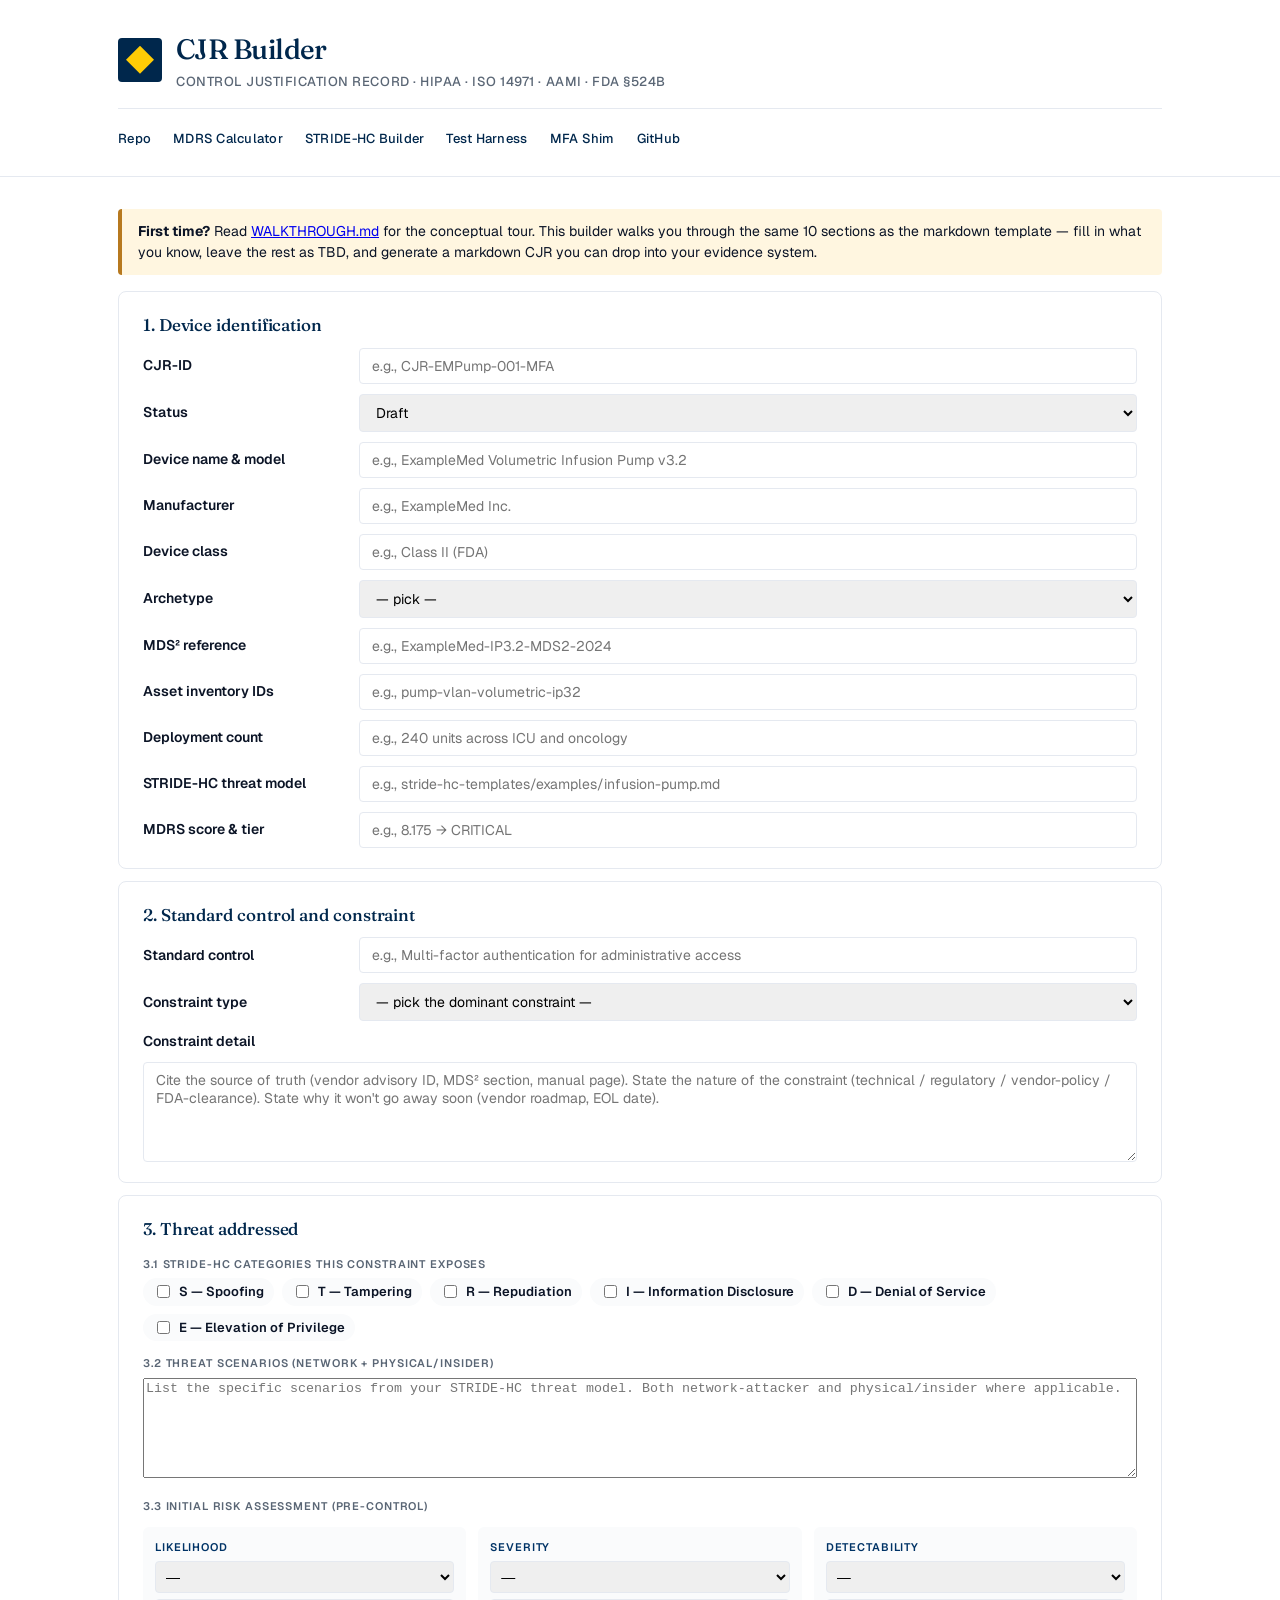
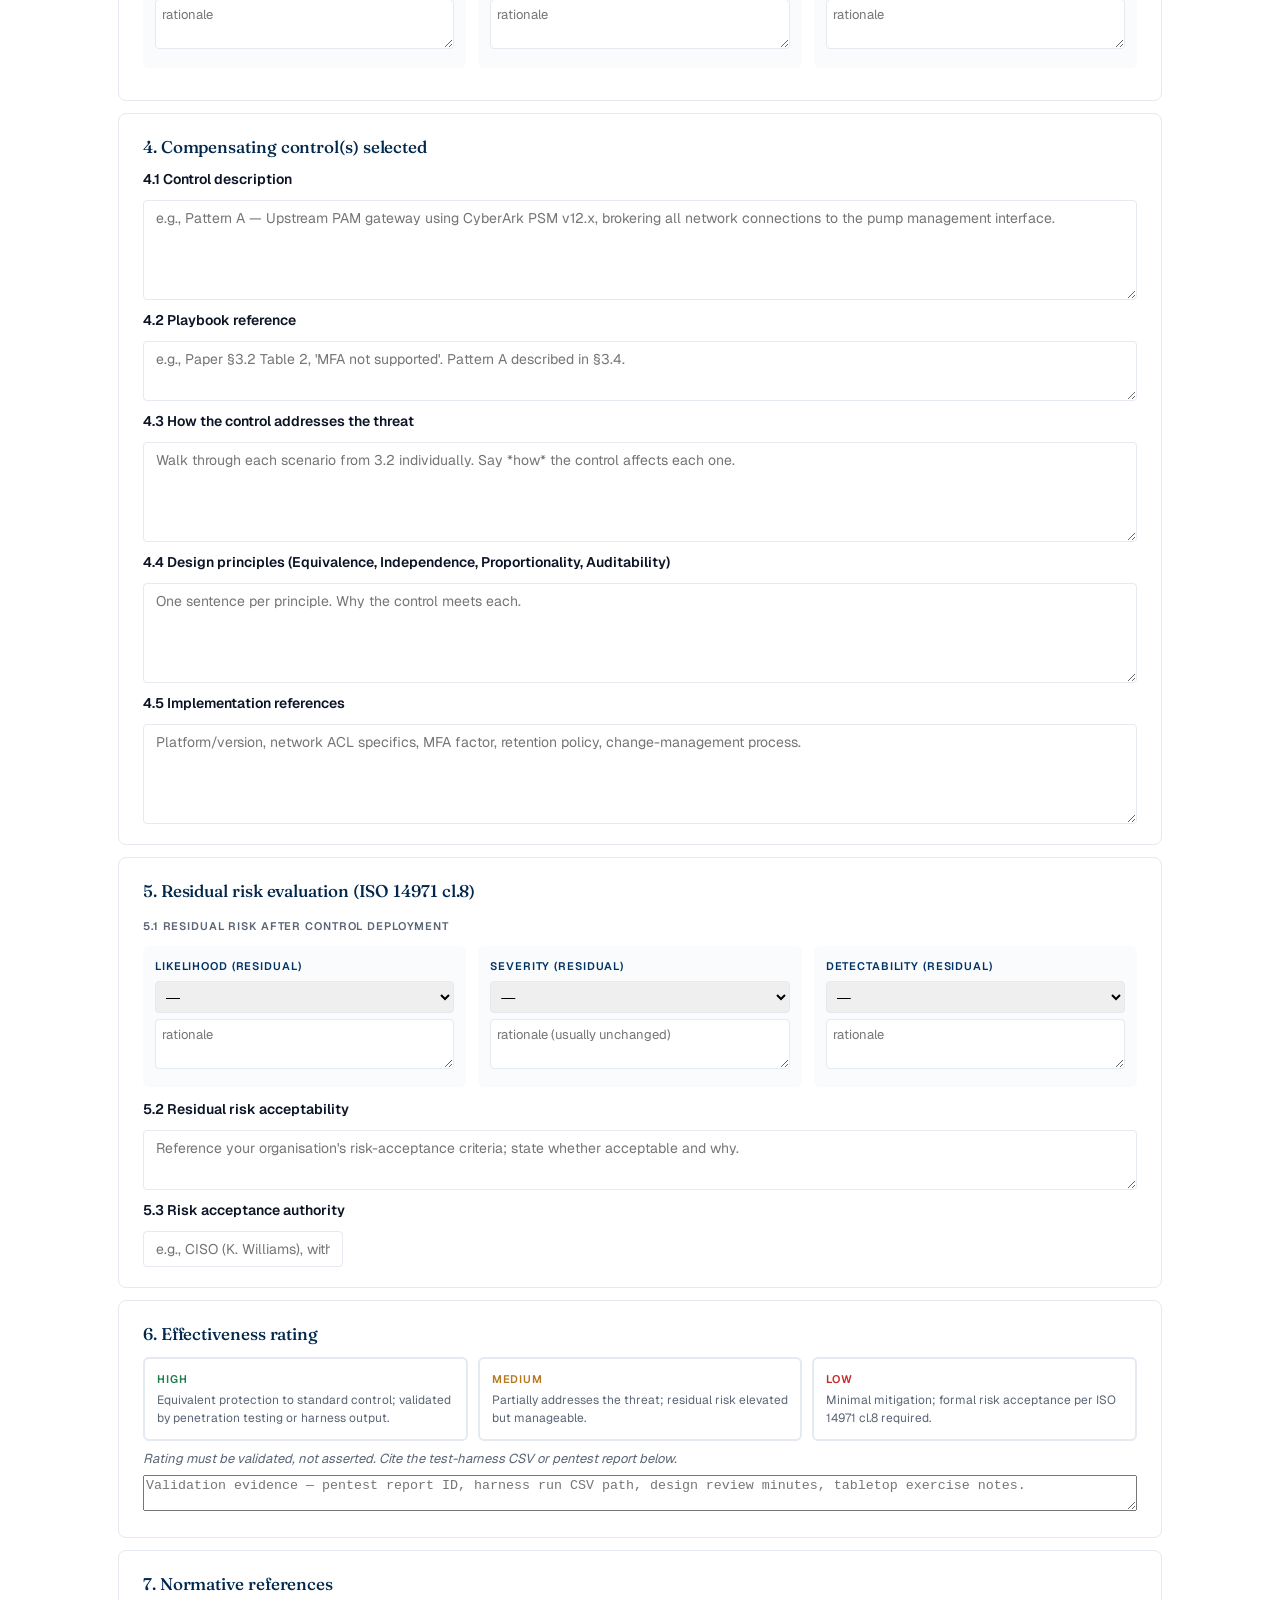
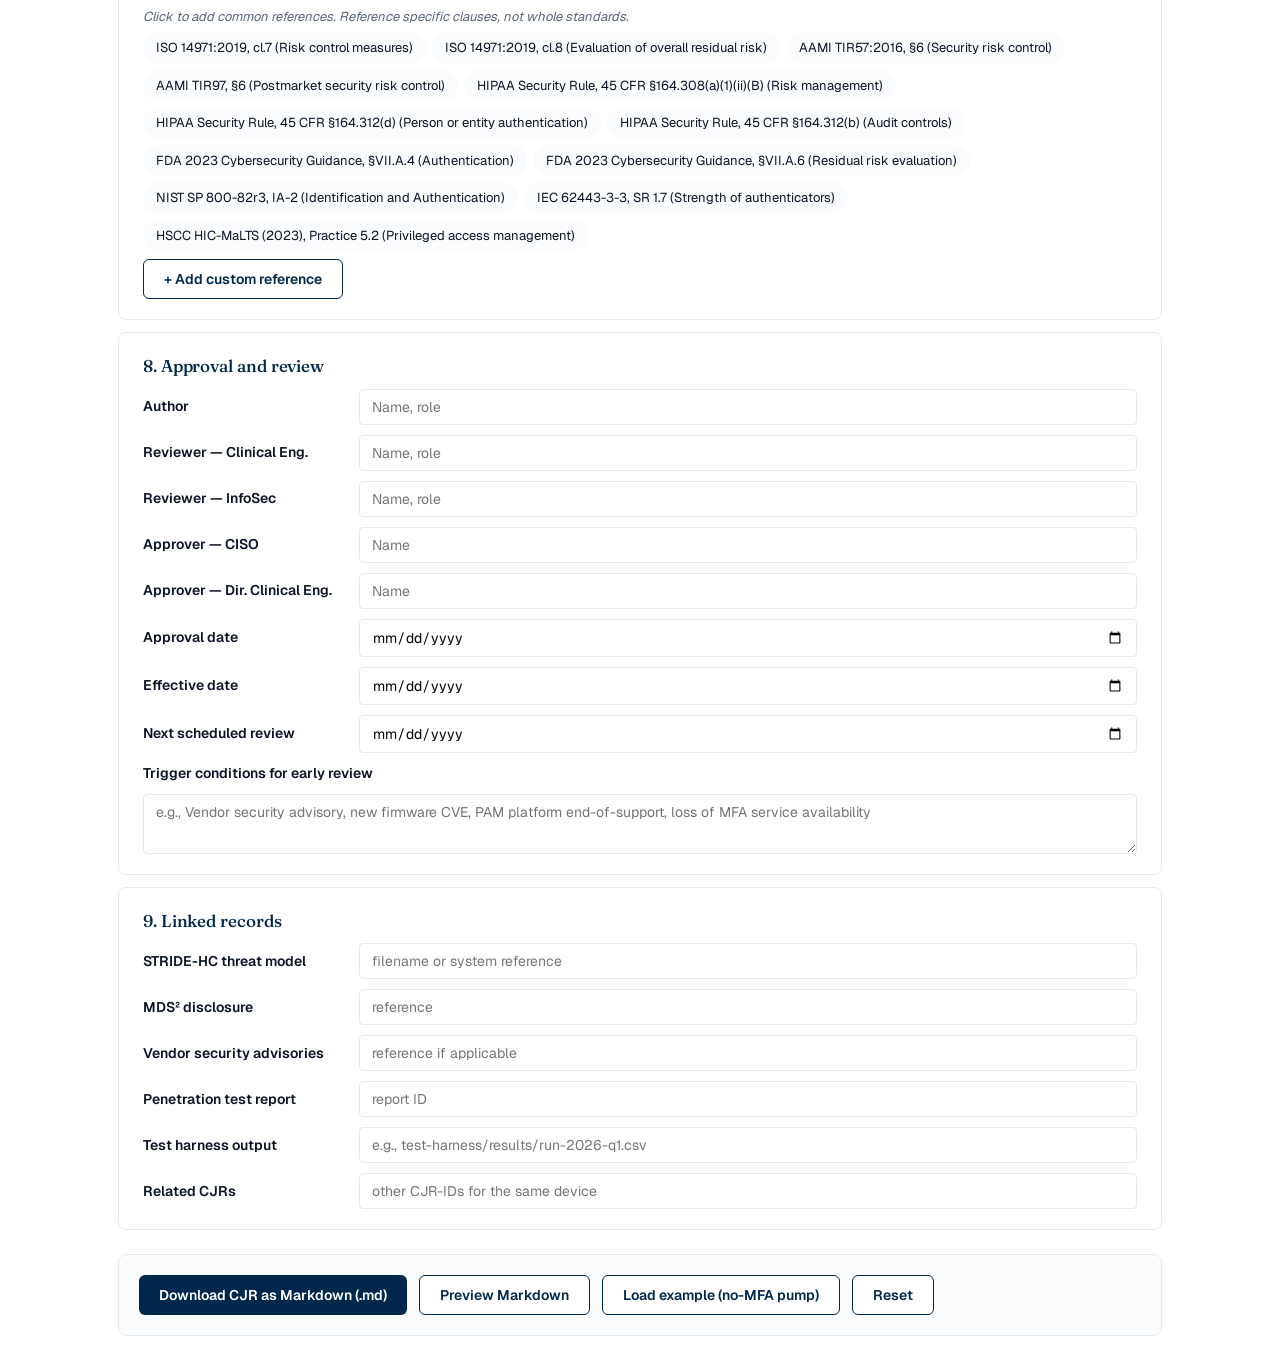
==== cjr-templates/index.html @ 702bb97c "Add Michigan Blue + Maize diamond favicon to all five live pages" ====
<!DOCTYPE html>
<html lang="en">
<head>
<meta charset="UTF-8">
<title>CJR Builder — Control Justification Record</title>
<meta name="viewport" content="width=device-width, initial-scale=1.0">
<link rel="icon" type="image/svg+xml" href="../favicon.svg">
<link rel="preconnect" href="https://fonts.googleapis.com">
<link rel="preconnect" href="https://fonts.gstatic.com" crossorigin>
<link href="https://fonts.googleapis.com/css2?family=Fraunces:opsz,wght@9..144,400;9..144,500;9..144,600;9..144,700&family=Geist:wght@300;400;500;600;700&family=JetBrains+Mono:wght@400;500;600&display=swap" rel="stylesheet">
<style>
* { box-sizing: border-box; }
:root {
  --blue: #00274C; --blue-700: #003366;
  --maize: #FFCB05; --maize-soft: #FFF4CC;
  --ink: #0B1426; --muted: #5A6675; --line: #E5E9F0;
  --bg: #FFFFFF; --bg-soft: #FAFBFC;
  --good: #1E7E4C; --good-soft: #E6F4EC;
  --bad: #C42B2B; --bad-soft: #FBEAEA;
  --warn: #B7791F; --warn-soft: #FFF6E0;
  --primary: var(--blue); --primary-light: var(--blue-700); --accent: var(--maize);
  --text: var(--ink); --text-muted: var(--muted); --border: var(--line);
  --bg-alt: var(--bg-soft); --bg-section: var(--bg);
  --chip-bg: var(--bg-soft); --chip-active: var(--blue); --chip-active-text: #ffffff;
  --warning-bg: var(--warn-soft); --warning-border: var(--warn);
  --success: var(--good); --danger: var(--bad);
}
html, body { margin: 0; background: var(--bg); color: var(--ink); }
body { font-family: 'Geist', system-ui, -apple-system, sans-serif; font-size: 15px; line-height: 1.5; -webkit-font-smoothing: antialiased; -moz-osx-font-smoothing: grayscale; }
.container { max-width: 1100px; margin: 0 auto; padding: 0 28px; }
header { background: var(--bg); border-bottom: 1px solid var(--line); color: var(--ink); padding: 28px 0 22px; margin-bottom: 32px; }
.brand-mark { display: flex; align-items: center; gap: 14px; margin-bottom: 16px; }
.brand-mark .logo { width: 44px; height: 44px; border-radius: 4px; background: var(--blue); position: relative; flex-shrink: 0; }
.brand-mark .logo::after { content: ""; position: absolute; inset: 8px; background: var(--maize); clip-path: polygon(50% 0, 100% 50%, 50% 100%, 0 50%); }
.brand-mark .meta { display: flex; flex-direction: column; gap: 2px; }
header h1 { margin: 0; font-family: 'Fraunces', Georgia, serif; font-size: 28px; font-weight: 500; letter-spacing: -0.02em; color: var(--blue); }
header .subtitle { margin: 0; color: var(--muted); font-size: 13px; letter-spacing: 0.04em; text-transform: uppercase; font-weight: 500; }
header nav { display: flex; gap: 22px; flex-wrap: wrap; padding-top: 16px; border-top: 1px solid var(--line); }
header nav a { color: var(--blue); text-decoration: none; font-size: 13px; font-weight: 500; letter-spacing: 0.02em; padding: 4px 0; border-bottom: 2px solid transparent; transition: border-color 0.15s; }
header nav a:hover { border-bottom-color: var(--maize); }
main { padding-bottom: 64px; }
section { margin-bottom: 24px; }
h2 { font-family: 'Fraunces', Georgia, serif; font-size: 22px; font-weight: 500; letter-spacing: -0.01em; margin: 0 0 14px; color: var(--blue); }
h3 { font-family: 'Fraunces', Georgia, serif; font-size: 17px; font-weight: 500; letter-spacing: -0.005em; margin: 18px 0 10px; color: var(--blue); }
h4 { font-family: 'Geist', system-ui, sans-serif; font-size: 11px; font-weight: 600; letter-spacing: 0.08em; text-transform: uppercase; margin: 14px 0 6px; color: var(--muted); }
p { margin: 0 0 12px; }
.card { background: var(--bg-section); border: 1px solid var(--border); border-radius: 8px; padding: 20px 24px; margin-bottom: 16px; }
.section-card { background: white; border: 1px solid var(--border); border-radius: 8px; padding: 20px 24px; margin-bottom: 12px; }
.section-card h3 { margin-top: 0; }
.grid2 { display: grid; grid-template-columns: 200px 1fr; gap: 10px 16px; align-items: center; }
.grid2 label { font-weight: 600; font-size: 14px; }
.grid2 input, .grid2 textarea, .grid2 select { width: 100%; padding: 8px 12px; border: 1px solid var(--border); border-radius: 4px; font-size: 14px; font-family: inherit; }
.grid2 textarea { resize: vertical; min-height: 60px; }
.full-width { grid-column: 1 / -1; }
textarea.tall { min-height: 100px; }
.chip-list { display: flex; flex-wrap: wrap; gap: 6px; margin: 6px 0; }
.chip { display: inline-block; background: var(--chip-bg); padding: 5px 12px; border-radius: 16px; font-size: 13px; cursor: pointer; user-select: none; border: 1px solid transparent; transition: all 0.12s; }
.chip:hover { background: #dde4ec; }
.chip.selected { background: var(--chip-active); color: var(--chip-active-text); }
.checkbox-row { display: grid; grid-template-columns: repeat(auto-fill, minmax(280px, 1fr)); gap: 6px 12px; margin: 8px 0; }
.checkbox-row label { font-size: 14px; cursor: pointer; padding: 4px 0; }
.checkbox-row input[type=checkbox] { margin-right: 6px; vertical-align: middle; }
.stride-row { display: flex; flex-wrap: wrap; gap: 8px; margin: 6px 0; }
.stride-row label { display: inline-flex; align-items: center; gap: 6px; padding: 4px 10px; background: var(--bg-alt); border-radius: 16px; cursor: pointer; font-size: 13px; font-weight: 600; }
.stride-row label.s-selected { background: var(--primary); color: white; }
.risk-table { display: grid; grid-template-columns: 1fr 1fr 1fr; gap: 12px; margin: 12px 0; }
.risk-cell { background: var(--bg-alt); padding: 12px; border-radius: 6px; }
.risk-cell h4 { margin: 0 0 6px; color: var(--primary-light); }
.risk-cell select { width: 100%; padding: 6px; border: 1px solid var(--border); border-radius: 4px; font-size: 14px; }
.risk-cell textarea { width: 100%; padding: 6px; border: 1px solid var(--border); border-radius: 4px; font-size: 13px; margin-top: 6px; resize: vertical; min-height: 50px; font-family: inherit; }
.effectiveness-options { display: grid; grid-template-columns: 1fr 1fr 1fr; gap: 10px; margin: 8px 0; }
.eff-card { padding: 12px; border: 2px solid var(--border); border-radius: 6px; cursor: pointer; transition: all 0.15s; background: white; }
.eff-card:hover { border-color: var(--primary-light); }
.eff-card.selected { border-color: var(--primary); background: var(--bg-alt); }
.eff-card h4 { margin: 0 0 4px; }
.eff-card .desc { font-size: 12px; color: var(--text-muted); }
.eff-card.high h4 { color: var(--success); }
.eff-card.medium h4 { color: var(--warning-border); }
.eff-card.low h4 { color: var(--danger); }
.actions { display: flex; gap: 12px; flex-wrap: wrap; margin-top: 24px; padding: 20px; background: var(--bg-alt); border-radius: 8px; border: 1px solid var(--border); }
.btn { padding: 10px 20px; border: none; border-radius: 6px; font-size: 14px; font-weight: 600; cursor: pointer; transition: background 0.15s; font-family: inherit; }
.btn-primary { background: var(--primary); color: white; }
.btn-primary:hover { background: var(--primary-light); }
.btn-secondary { background: white; color: var(--primary); border: 1px solid var(--primary); }
.btn-secondary:hover { background: var(--bg-alt); }
.notice { background: var(--warning-bg); border-left: 4px solid var(--warning-border); padding: 12px 16px; border-radius: 4px; margin: 16px 0; font-size: 14px; }
.refs-list { list-style: none; padding: 0; margin: 8px 0; }
.refs-list li { display: flex; gap: 8px; margin-bottom: 4px; align-items: center; }
.refs-list input { flex: 1; padding: 6px 10px; border: 1px solid var(--border); border-radius: 4px; font-size: 13px; font-family: inherit; }
.refs-list button { background: var(--bg-alt); border: 1px solid var(--border); padding: 4px 10px; border-radius: 4px; cursor: pointer; font-size: 12px; }
.helper { font-size: 13px; color: var(--text-muted); margin: 6px 0; font-style: italic; }
</style>
</head>
<body>
<header>
  <div class="container">
    <div class="brand-mark">
      <span class="logo" aria-hidden="true"></span>
      <div class="meta">
        <h1>CJR Builder</h1>
        <p class="subtitle">Control Justification Record · HIPAA · ISO 14971 · AAMI · FDA §524B</p>
      </div>
    </div>
    <nav>
      <a href="../">Repo</a>
      <a href="../mdrs-calculator/">MDRS Calculator</a>
      <a href="../stride-hc-templates/">STRIDE-HC Builder</a>
      <a href="../test-harness/">Test Harness</a>
      <a href="../mfa-shim/">MFA Shim</a>
      <a href="https://github.com/analyst133/legacy-medical-device-security-frameworks">GitHub</a>
    </nav>
  </div>
</header>

<main class="container">

<div class="notice">
  <strong>First time?</strong> Read <a href="./WALKTHROUGH.md">WALKTHROUGH.md</a> for the conceptual tour. This builder walks you through the same 10 sections as the markdown template — fill in what you know, leave the rest as TBD, and generate a markdown CJR you can drop into your evidence system.
</div>

<section class="section-card">
  <h3>1. Device identification</h3>
  <div class="grid2">
    <label>CJR-ID</label><input id="cjr-id" placeholder="e.g., CJR-EMPump-001-MFA">
    <label>Status</label>
    <select id="status"><option>Draft</option><option>Under Review</option><option>Approved</option><option>Retired</option></select>
    <label>Device name & model</label><input id="device-name" placeholder="e.g., ExampleMed Volumetric Infusion Pump v3.2">
    <label>Manufacturer</label><input id="manufacturer" placeholder="e.g., ExampleMed Inc.">
    <label>Device class</label><input id="device-class" placeholder="e.g., Class II (FDA)">
    <label>Archetype</label>
    <select id="archetype">
      <option value="">— pick —</option>
      <option value="Archetype 1 (general-purpose-OS legacy)">Archetype 1 — general-purpose OS</option>
      <option value="Archetype 2 (embedded RTOS legacy)">Archetype 2 — embedded RTOS</option>
    </select>
    <label>MDS² reference</label><input id="mds2" placeholder="e.g., ExampleMed-IP3.2-MDS2-2024">
    <label>Asset inventory IDs</label><input id="asset-ids" placeholder="e.g., pump-vlan-volumetric-ip32">
    <label>Deployment count</label><input id="deployment" placeholder="e.g., 240 units across ICU and oncology">
    <label>STRIDE-HC threat model</label><input id="stride-link" placeholder="e.g., stride-hc-templates/examples/infusion-pump.md">
    <label>MDRS score & tier</label><input id="mdrs-tier" placeholder="e.g., 8.175 → CRITICAL">
  </div>
</section>

<section class="section-card">
  <h3>2. Standard control and constraint</h3>
  <div class="grid2">
    <label>Standard control</label>
    <input id="standard-control" placeholder="e.g., Multi-factor authentication for administrative access">
    <label>Constraint type</label>
    <div>
      <select id="constraint-type">
        <option value="">— pick the dominant constraint —</option>
        <option>Multi-factor authentication not supported by device</option>
        <option>No encryption of data in transit supported</option>
        <option>No patching possible (vendor end-of-life or FDA clearance constraint)</option>
        <option>Shared or hardcoded credentials (network-side)</option>
        <option>No audit logging capability</option>
        <option>Legacy general-purpose OS (Archetype 1)</option>
        <option>Legacy embedded RTOS (Archetype 2)</option>
        <option>Hardcoded service-port credential (RS-232, USB, proprietary)</option>
        <option>USB and removable media interfaces</option>
        <option>PHI display in shared / observable environment</option>
        <option>Device substitution risk</option>
        <option>Vendor field-service unsupervised access</option>
        <option>Service-mode password disclosed in technical manual or leaked</option>
        <option>Proximity wireless on legacy device</option>
        <option>Other</option>
      </select>
    </div>
    <label class="full-width">Constraint detail</label>
    <textarea id="constraint-detail" class="full-width tall" placeholder="Cite the source of truth (vendor advisory ID, MDS² section, manual page). State the nature of the constraint (technical / regulatory / vendor-policy / FDA-clearance). State why it won't go away soon (vendor roadmap, EOL date)."></textarea>
  </div>
</section>

<section class="section-card">
  <h3>3. Threat addressed</h3>
  <h4>3.1 STRIDE-HC categories this constraint exposes</h4>
  <div class="stride-row" id="stride-toggles">
    <label data-stride="S"><input type="checkbox" data-stride="S">S — Spoofing</label>
    <label data-stride="T"><input type="checkbox" data-stride="T">T — Tampering</label>
    <label data-stride="R"><input type="checkbox" data-stride="R">R — Repudiation</label>
    <label data-stride="I"><input type="checkbox" data-stride="I">I — Information Disclosure</label>
    <label data-stride="D"><input type="checkbox" data-stride="D">D — Denial of Service</label>
    <label data-stride="E"><input type="checkbox" data-stride="E">E — Elevation of Privilege</label>
  </div>
  <h4>3.2 Threat scenarios (network + physical/insider)</h4>
  <textarea id="threat-scenarios" class="tall" style="width:100%" placeholder="List the specific scenarios from your STRIDE-HC threat model. Both network-attacker and physical/insider where applicable."></textarea>

  <h4>3.3 Initial risk assessment (pre-control)</h4>
  <div class="risk-table">
    <div class="risk-cell">
      <h4>Likelihood</h4>
      <select id="initial-likelihood"><option value="">—</option><option>Low</option><option>Medium</option><option>High</option></select>
      <textarea id="initial-likelihood-r" placeholder="rationale"></textarea>
    </div>
    <div class="risk-cell">
      <h4>Severity</h4>
      <select id="initial-severity"><option value="">—</option><option>Low</option><option>Medium</option><option>High</option></select>
      <textarea id="initial-severity-r" placeholder="rationale"></textarea>
    </div>
    <div class="risk-cell">
      <h4>Detectability</h4>
      <select id="initial-detect"><option value="">—</option><option>Easy</option><option>Moderate</option><option>Difficult</option></select>
      <textarea id="initial-detect-r" placeholder="rationale"></textarea>
    </div>
  </div>
</section>

<section class="section-card">
  <h3>4. Compensating control(s) selected</h3>
  <div class="grid2">
    <label class="full-width">4.1 Control description</label>
    <textarea id="control-desc" class="full-width tall" placeholder="e.g., Pattern A — Upstream PAM gateway using CyberArk PSM v12.x, brokering all network connections to the pump management interface."></textarea>
    <label class="full-width">4.2 Playbook reference</label>
    <textarea id="playbook-ref" class="full-width" placeholder="e.g., Paper §3.2 Table 2, 'MFA not supported'. Pattern A described in §3.4."></textarea>
    <label class="full-width">4.3 How the control addresses the threat</label>
    <textarea id="control-mechanism" class="full-width tall" placeholder="Walk through each scenario from 3.2 individually. Say *how* the control affects each one."></textarea>
    <label class="full-width">4.4 Design principles (Equivalence, Independence, Proportionality, Auditability)</label>
    <textarea id="design-principles" class="full-width tall" placeholder="One sentence per principle. Why the control meets each."></textarea>
    <label class="full-width">4.5 Implementation references</label>
    <textarea id="implementation" class="full-width tall" placeholder="Platform/version, network ACL specifics, MFA factor, retention policy, change-management process."></textarea>
  </div>
</section>

<section class="section-card">
  <h3>5. Residual risk evaluation (ISO 14971 cl.8)</h3>
  <h4>5.1 Residual risk after control deployment</h4>
  <div class="risk-table">
    <div class="risk-cell">
      <h4>Likelihood (residual)</h4>
      <select id="residual-likelihood"><option value="">—</option><option>Low</option><option>Medium</option><option>High</option></select>
      <textarea id="residual-likelihood-r" placeholder="rationale"></textarea>
    </div>
    <div class="risk-cell">
      <h4>Severity (residual)</h4>
      <select id="residual-severity"><option value="">—</option><option>Low</option><option>Medium</option><option>High</option></select>
      <textarea id="residual-severity-r" placeholder="rationale (usually unchanged)"></textarea>
    </div>
    <div class="risk-cell">
      <h4>Detectability (residual)</h4>
      <select id="residual-detect"><option value="">—</option><option>Easy</option><option>Moderate</option><option>Difficult</option></select>
      <textarea id="residual-detect-r" placeholder="rationale"></textarea>
    </div>
  </div>
  <div class="grid2">
    <label class="full-width">5.2 Residual risk acceptability</label>
    <textarea id="acceptability" class="full-width" placeholder="Reference your organisation's risk-acceptance criteria; state whether acceptable and why."></textarea>
    <label class="full-width">5.3 Risk acceptance authority</label>
    <input id="acceptance-auth" placeholder="e.g., CISO (K. Williams), with CMO concurrence under LMD-RISK-2026-001">
  </div>
</section>

<section class="section-card">
  <h3>6. Effectiveness rating</h3>
  <div class="effectiveness-options" id="eff-options">
    <div class="eff-card high" data-rating="High" onclick="setEffectiveness('High')">
      <h4>High</h4>
      <div class="desc">Equivalent protection to standard control; validated by penetration testing or harness output.</div>
    </div>
    <div class="eff-card medium" data-rating="Medium" onclick="setEffectiveness('Medium')">
      <h4>Medium</h4>
      <div class="desc">Partially addresses the threat; residual risk elevated but manageable.</div>
    </div>
    <div class="eff-card low" data-rating="Low" onclick="setEffectiveness('Low')">
      <h4>Low</h4>
      <div class="desc">Minimal mitigation; formal risk acceptance per ISO 14971 cl.8 required.</div>
    </div>
  </div>
  <p class="helper">Rating must be validated, not asserted. Cite the test-harness CSV or pentest report below.</p>
  <textarea id="validation" style="width:100%" placeholder="Validation evidence — pentest report ID, harness run CSV path, design review minutes, tabletop exercise notes."></textarea>
</section>

<section class="section-card">
  <h3>7. Normative references</h3>
  <p class="helper">Click to add common references. Reference <em>specific clauses</em>, not whole standards.</p>
  <div class="chip-list" id="ref-chips"></div>
  <ul class="refs-list" id="refs-list"></ul>
  <button class="btn btn-secondary" onclick="addRef('')" type="button">+ Add custom reference</button>
</section>

<section class="section-card">
  <h3>8. Approval and review</h3>
  <div class="grid2">
    <label>Author</label><input id="author" placeholder="Name, role">
    <label>Reviewer — Clinical Eng.</label><input id="reviewer-ce" placeholder="Name, role">
    <label>Reviewer — InfoSec</label><input id="reviewer-is" placeholder="Name, role">
    <label>Approver — CISO</label><input id="approver-ciso" placeholder="Name">
    <label>Approver — Dir. Clinical Eng.</label><input id="approver-dce" placeholder="Name">
    <label>Approval date</label><input id="approval-date" type="date">
    <label>Effective date</label><input id="effective-date" type="date">
    <label>Next scheduled review</label><input id="next-review" type="date">
    <label class="full-width">Trigger conditions for early review</label>
    <textarea id="triggers" class="full-width" placeholder="e.g., Vendor security advisory, new firmware CVE, PAM platform end-of-support, loss of MFA service availability"></textarea>
  </div>
</section>

<section class="section-card">
  <h3>9. Linked records</h3>
  <div class="grid2">
    <label>STRIDE-HC threat model</label><input id="link-stride" placeholder="filename or system reference">
    <label>MDS² disclosure</label><input id="link-mds2" placeholder="reference">
    <label>Vendor security advisories</label><input id="link-vendor" placeholder="reference if applicable">
    <label>Penetration test report</label><input id="link-pentest" placeholder="report ID">
    <label>Test harness output</label><input id="link-harness" placeholder="e.g., test-harness/results/run-2026-q1.csv">
    <label>Related CJRs</label><input id="link-related" placeholder="other CJR-IDs for the same device">
  </div>
</section>

<section>
  <div class="actions">
    <button class="btn btn-primary" onclick="downloadMarkdown()">Download CJR as Markdown (.md)</button>
    <button class="btn btn-secondary" onclick="previewMarkdown()">Preview Markdown</button>
    <button class="btn btn-secondary" onclick="loadExample()">Load example (no-MFA pump)</button>
    <button class="btn btn-secondary" onclick="resetForm()">Reset</button>
  </div>
  <div id="preview" style="display:none; margin-top:16px;">
    <h3>Preview</h3>
    <pre id="preview-text" style="background: #f6f8fa; padding: 16px; border-radius: 6px; overflow: auto; max-height: 500px; font-size: 13px; line-height: 1.5;"></pre>
  </div>
</section>

</main>

<script>
'use strict';

const COMMON_REFS = [
  'ISO 14971:2019, cl.7 (Risk control measures)',
  'ISO 14971:2019, cl.8 (Evaluation of overall residual risk)',
  'AAMI TIR57:2016, §6 (Security risk control)',
  'AAMI TIR97, §6 (Postmarket security risk control)',
  'HIPAA Security Rule, 45 CFR §164.308(a)(1)(ii)(B) (Risk management)',
  'HIPAA Security Rule, 45 CFR §164.312(d) (Person or entity authentication)',
  'HIPAA Security Rule, 45 CFR §164.312(b) (Audit controls)',
  'FDA 2023 Cybersecurity Guidance, §VII.A.4 (Authentication)',
  'FDA 2023 Cybersecurity Guidance, §VII.A.6 (Residual risk evaluation)',
  'NIST SP 800-82r3, IA-2 (Identification and Authentication)',
  'IEC 62443-3-3, SR 1.7 (Strength of authenticators)',
  'HSCC HIC-MaLTS (2023), Practice 5.2 (Privileged access management)'
];

let refs = [];
let effectivenessRating = '';

function renderRefChips() {
  const wrap = document.getElementById('ref-chips');
  wrap.innerHTML = '';
  for (const r of COMMON_REFS) {
    const chip = document.createElement('span');
    chip.className = 'chip';
    chip.textContent = r;
    if (refs.includes(r)) chip.classList.add('selected');
    chip.addEventListener('click', () => {
      const idx = refs.indexOf(r);
      if (idx >= 0) refs.splice(idx, 1);
      else refs.push(r);
      renderRefChips();
      renderRefsList();
    });
    wrap.appendChild(chip);
  }
}

function renderRefsList() {
  const list = document.getElementById('refs-list');
  list.innerHTML = '';
  refs.forEach((r, i) => {
    const li = document.createElement('li');
    const inp = document.createElement('input');
    inp.value = r;
    inp.addEventListener('input', e => { refs[i] = e.target.value; });
    const btn = document.createElement('button');
    btn.textContent = 'remove';
    btn.type = 'button';
    btn.addEventListener('click', () => { refs.splice(i, 1); renderRefChips(); renderRefsList(); });
    li.appendChild(inp);
    li.appendChild(btn);
    list.appendChild(li);
  });
}

function addRef(text) { refs.push(text); renderRefsList(); renderRefChips(); }

function setEffectiveness(r) {
  effectivenessRating = r;
  document.querySelectorAll('.eff-card').forEach(c => c.classList.toggle('selected', c.dataset.rating === r));
}

// Wire stride checkboxes
document.querySelectorAll('#stride-toggles input').forEach(cb => {
  cb.addEventListener('change', () => {
    cb.closest('label').classList.toggle('s-selected', cb.checked);
  });
});

function v(id) { return document.getElementById(id).value.trim(); }
function vorTBD(id) { return v(id) || '[TBD]'; }

function checkedStrides() {
  return [...document.querySelectorAll('#stride-toggles input:checked')].map(cb => cb.dataset.stride);
}

function buildMarkdown() {
  const strideLetters = checkedStrides();
  const strideNames = { S: 'Spoofing', T: 'Tampering', R: 'Repudiation', I: 'Information Disclosure', D: 'Denial of Service', E: 'Elevation of Privilege' };
  let md = `# Control Justification Record (CJR)\n\n`;
  md += `**CJR-ID:** ${vorTBD('cjr-id')}\n`;
  md += `**Status:** ${v('status') || 'Draft'}\n`;
  md += `**Version:** 1.0\n\n`;
  md += `## 1. Device identification\n\n| Field | Value |\n|---|---|\n`;
  md += `| Device name and model | ${vorTBD('device-name')} |\n`;
  md += `| Manufacturer | ${vorTBD('manufacturer')} |\n`;
  md += `| Device class (FDA / EU MDR) | ${vorTBD('device-class')} |\n`;
  md += `| Device archetype | ${vorTBD('archetype')} |\n`;
  md += `| MDS² reference | ${vorTBD('mds2')} |\n`;
  md += `| Asset inventory IDs | ${vorTBD('asset-ids')} |\n`;
  md += `| Deployment count | ${vorTBD('deployment')} |\n`;
  md += `| Linked STRIDE-HC threat model | ${vorTBD('stride-link')} |\n`;
  md += `| Current MDRS score and tier | ${vorTBD('mdrs-tier')} |\n\n`;
  md += `## 2. Standard control and constraint\n\n### 2.1 Standard control that cannot be applied\n\n${v('standard-control') || '[TBD]'}\n\n`;
  md += `### 2.2 Constraint preventing standard control\n\n**${v('constraint-type') || '[Constraint type TBD]'}**\n\n`;
  md += `### 2.3 Constraint detail\n\n${v('constraint-detail') || '[Cite source of truth, nature, and persistence of constraint.]'}\n\n`;
  md += `## 3. Threat addressed\n\n### 3.1 STRIDE-HC mapping\n\n`;
  if (strideLetters.length === 0) md += `_(no categories selected)_\n\n`;
  else for (const l of strideLetters) md += `- **${l}** — ${strideNames[l]}\n`;
  md += `\n### 3.2 Threat scenario summary\n\n${v('threat-scenarios') || '[Cite scenarios from the linked STRIDE-HC threat model.]'}\n\n`;
  md += `### 3.3 Initial risk assessment (pre-control)\n\n`;
  md += `| Dimension | Score | Rationale |\n|---|---|---|\n`;
  md += `| Likelihood | ${v('initial-likelihood') || '[TBD]'} | ${v('initial-likelihood-r') || '[rationale]'} |\n`;
  md += `| Severity | ${v('initial-severity') || '[TBD]'} | ${v('initial-severity-r') || '[rationale]'} |\n`;
  md += `| Detectability | ${v('initial-detect') || '[TBD]'} | ${v('initial-detect-r') || '[rationale]'} |\n\n`;
  md += `## 4. Compensating control(s) selected\n\n`;
  md += `### 4.1 Control description\n\n${v('control-desc') || '[TBD]'}\n\n`;
  md += `### 4.2 Reference to Compensating Controls Playbook\n\n${v('playbook-ref') || '[TBD]'}\n\n`;
  md += `### 4.3 How the control addresses the threat\n\n${v('control-mechanism') || '[TBD]'}\n\n`;
  md += `### 4.4 Why this control is appropriate (design principles)\n\n${v('design-principles') || '[Equivalence / Independence / Proportionality / Auditability — one sentence each.]'}\n\n`;
  md += `### 4.5 Implementation references\n\n${v('implementation') || '[Platform, configuration, retention, workflow.]'}\n\n`;
  md += `## 5. Residual risk evaluation (ISO 14971 cl.8)\n\n### 5.1 Risk after control deployment\n\n`;
  md += `| Dimension | Score | Rationale |\n|---|---|---|\n`;
  md += `| Likelihood (residual) | ${v('residual-likelihood') || '[TBD]'} | ${v('residual-likelihood-r') || '[rationale]'} |\n`;
  md += `| Severity (residual) | ${v('residual-severity') || '[TBD]'} | ${v('residual-severity-r') || '[rationale]'} |\n`;
  md += `| Detectability (residual) | ${v('residual-detect') || '[TBD]'} | ${v('residual-detect-r') || '[rationale]'} |\n\n`;
  md += `### 5.2 Residual risk acceptability\n\n${v('acceptability') || '[State acceptable/not, with reasoning.]'}\n\n`;
  md += `### 5.3 Risk acceptance authority\n\n${v('acceptance-auth') || '[TBD]'}\n\n`;
  md += `## 6. Effectiveness rating\n\n**${effectivenessRating || '[Rating TBD]'}**\n\n**Validation evidence:** ${v('validation') || '[Cite pentest report, harness output, design review.]'}\n\n`;
  md += `## 7. Normative references\n\n`;
  if (refs.length === 0) md += `_(no references added)_\n\n`;
  else for (const r of refs.filter(x => x.trim())) md += `- ${r}\n`;
  md += `\n## 8. Approval and review\n\n| Field | Value |\n|---|---|\n`;
  md += `| Author | ${vorTBD('author')} |\n`;
  md += `| Reviewer (Clinical Engineering) | ${vorTBD('reviewer-ce')} |\n`;
  md += `| Reviewer (InfoSec) | ${vorTBD('reviewer-is')} |\n`;
  md += `| Approver (CISO) | ${vorTBD('approver-ciso')} |\n`;
  md += `| Approver (Director of Clinical Engineering) | ${vorTBD('approver-dce')} |\n`;
  md += `| Approval date | ${vorTBD('approval-date')} |\n`;
  md += `| Effective date | ${vorTBD('effective-date')} |\n`;
  md += `| Next scheduled review | ${vorTBD('next-review')} |\n`;
  md += `| Trigger conditions for early review | ${v('triggers') || '[TBD]'} |\n\n`;
  md += `## 9. Linked records\n\n| Record type | Reference |\n|---|---|\n`;
  md += `| STRIDE-HC threat model | ${vorTBD('link-stride')} |\n`;
  md += `| MDS² disclosure | ${vorTBD('link-mds2')} |\n`;
  md += `| Vendor security advisories | ${vorTBD('link-vendor')} |\n`;
  md += `| Penetration test report | ${vorTBD('link-pentest')} |\n`;
  md += `| Test harness output | ${vorTBD('link-harness')} |\n`;
  md += `| Related CJRs | ${vorTBD('link-related')} |\n\n`;
  md += `## 10. Change log\n\n| Version | Date | Author | Change summary |\n|---|---|---|---|\n`;
  md += `| 1.0 | ${v('approval-date') || '[YYYY-MM-DD]'} | ${v('author') || '[Author]'} | Initial CJR for ${v('constraint-type') || '[constraint]'} on ${v('device-name') || '[device]'} |\n`;
  return md;
}

function downloadFile(name, content, type='text/plain') {
  const blob = new Blob([content], { type });
  const url = URL.createObjectURL(blob);
  const a = document.createElement('a');
  a.href = url; a.download = name;
  document.body.appendChild(a); a.click();
  setTimeout(() => { URL.revokeObjectURL(url); a.remove(); }, 100);
}

function slug(s) {
  return (s || 'cjr').toLowerCase().replace(/[^a-z0-9]+/g, '-').replace(/^-|-$/g, '').slice(0, 50) || 'cjr';
}

function downloadMarkdown() {
  const id = v('cjr-id') || slug(v('device-name'));
  downloadFile(`${id}.md`, buildMarkdown(), 'text/markdown');
}
function previewMarkdown() {
  document.getElementById('preview').style.display = '';
  document.getElementById('preview-text').textContent = buildMarkdown();
  document.getElementById('preview').scrollIntoView({ behavior: 'smooth' });
}

function loadExample() {
  document.getElementById('cjr-id').value = 'CJR-EMPump-001-MFA';
  document.getElementById('status').value = 'Approved';
  document.getElementById('device-name').value = 'ExampleMed Volumetric Infusion Pump v3.2';
  document.getElementById('manufacturer').value = 'ExampleMed Inc.';
  document.getElementById('device-class').value = 'Class II (FDA)';
  document.getElementById('archetype').value = 'Archetype 2 (embedded RTOS legacy)';
  document.getElementById('mds2').value = 'ExampleMed-IP3.2-MDS2-2024';
  document.getElementById('deployment').value = '240 units across ICU and oncology';
  document.getElementById('stride-link').value = 'stride-hc-templates/examples/infusion-pump.md';
  document.getElementById('mdrs-tier').value = '8.175 → CRITICAL';
  document.getElementById('standard-control').value = 'Multi-factor authentication for administrative access to the device management interface.';
  document.getElementById('constraint-type').value = 'Multi-factor authentication not supported by device';
  document.getElementById('constraint-detail').value = 'MFA not supported. Hardcoded service-mode password documented in vendor service manual. Firmware does not support per-user accounts. Vendor advisory ExampleMed-2024-03 confirms MFA not on roadmap due to FDA 510(k) clearance constraints. Constraint is technical and regulatory.';
  // Check S, R, E
  document.querySelector('input[data-stride="S"]').checked = true;
  document.querySelector('input[data-stride="S"]').closest('label').classList.add('s-selected');
  document.querySelector('input[data-stride="R"]').checked = true;
  document.querySelector('input[data-stride="R"]').closest('label').classList.add('s-selected');
  document.querySelector('input[data-stride="E"]').checked = true;
  document.querySelector('input[data-stride="E"]').closest('label').classList.add('s-selected');
  document.getElementById('threat-scenarios').value = 'Network: default credential exploitation via mgmt interface; lateral movement to peer pumps. Physical: service-mode credential abuse via service port; vendor-impersonation social engineering.';
  document.getElementById('initial-likelihood').value = 'High';
  document.getElementById('initial-likelihood-r').value = 'Public disclosure of service credential places this in the high-likelihood band.';
  document.getElementById('initial-severity').value = 'High';
  document.getElementById('initial-severity-r').value = 'Successful exploitation enables therapy parameter modification on a Class II infusion device.';
  document.getElementById('initial-detect').value = 'Difficult';
  document.getElementById('initial-detect-r').value = 'Device generates no authentication audit log; detection depends entirely on upstream observation.';
  document.getElementById('control-desc').value = 'Pattern A — Upstream PAM (CyberArk PSM v12.x) brokers all network connections to the pump management interface. Users authenticate to the PAM with individual MFA. PAM retrieves the hardcoded credential from a vault and connects on the user\'s behalf.';
  document.getElementById('playbook-ref').value = 'Paper §3.2 Table 2, "MFA not supported" constraint. Pattern A described in §3.4.';
  document.getElementById('control-mechanism').value = 'Hardcoded credential never leaves the vault, eliminating network discovery. Pump management interface reachable only from PAM gateway IP via VLAN ACL. PAM enforces individual MFA. Session recording provides per-user attribution.';
  document.getElementById('design-principles').value = 'Equivalence: MFA enforced at PAM provides equivalent protection. Independence: control does not depend on any pump capability. Proportionality: CRITICAL tier; PAM with MFA is strongest network control. Auditability: HIPAA §164.312(b), ISO 14971 cl.7.4, AAMI TIR57 §6.3.';
  document.getElementById('implementation').value = 'CyberArk PSM v12.x; pump VLAN ACL inbound permit only from PAM gateway IP/32 to TCP/8080; session retention 90 days online, 7 years archived; MFA factor Duo Push or hardware token; emergency break-glass available with elevated audit and 4-hour CISO review.';
  document.getElementById('residual-likelihood').value = 'Low';
  document.getElementById('residual-likelihood-r').value = 'Credential no longer network-discoverable.';
  document.getElementById('residual-severity').value = 'High';
  document.getElementById('residual-severity-r').value = 'Unchanged. Control reduces likelihood, not severity.';
  document.getElementById('residual-detect').value = 'Easy';
  document.getElementById('residual-detect-r').value = 'PAM session logging provides full per-user visibility.';
  document.getElementById('acceptability').value = 'Acceptable under LMD-RISK-2026-001 (residual likelihood ≤ Low, validated detection capability, quarterly monitoring review).';
  document.getElementById('acceptance-auth').value = 'CISO with CMO concurrence under LMD-RISK-2026-001.';
  setEffectiveness('High');
  document.getElementById('validation').value = 'Pentest report PT-2026-Q1-014 + test harness scenario 05-eop-default-credential.py.';
  refs = COMMON_REFS.slice(0, 8);
  renderRefChips();
  renderRefsList();
  document.getElementById('author').value = 'S. Patel, Senior Clinical Engineer';
  document.getElementById('reviewer-ce').value = 'M. Robinson, Director of Clinical Engineering';
  document.getElementById('reviewer-is').value = 'J. Chen, Lead Security Architect';
  document.getElementById('approver-ciso').value = 'K. Williams';
  document.getElementById('approver-dce').value = 'M. Robinson';
  document.getElementById('triggers').value = 'ExampleMed Inc. security advisory; new VxWorks 6.9 CVE; PAM platform end-of-support; pump VLAN architecture change; loss of MFA service availability.';
  document.getElementById('link-stride').value = 'stride-hc-templates/examples/infusion-pump.md';
  document.getElementById('link-mds2').value = 'ExampleMed-IP3.2-MDS2-2024';
  document.getElementById('link-pentest').value = 'PT-2026-Q1-014';
  document.getElementById('link-harness').value = 'test-harness/results/empump-v32-2026-q1.csv';
  document.getElementById('link-related').value = 'CJR-EMPump-002-Encryption, CJR-EMPump-003-ServicePort';
}

function resetForm() {
  if (!confirm('Reset all fields?')) return;
  document.querySelectorAll('input, textarea, select').forEach(el => {
    if (el.type === 'checkbox') el.checked = false;
    else el.value = '';
  });
  document.querySelectorAll('.s-selected').forEach(el => el.classList.remove('s-selected'));
  document.querySelectorAll('.eff-card.selected').forEach(el => el.classList.remove('selected'));
  refs = [];
  effectivenessRating = '';
  renderRefChips();
  renderRefsList();
  document.getElementById('preview').style.display = 'none';
}

renderRefChips();
renderRefsList();
</script>
</body>
</html>
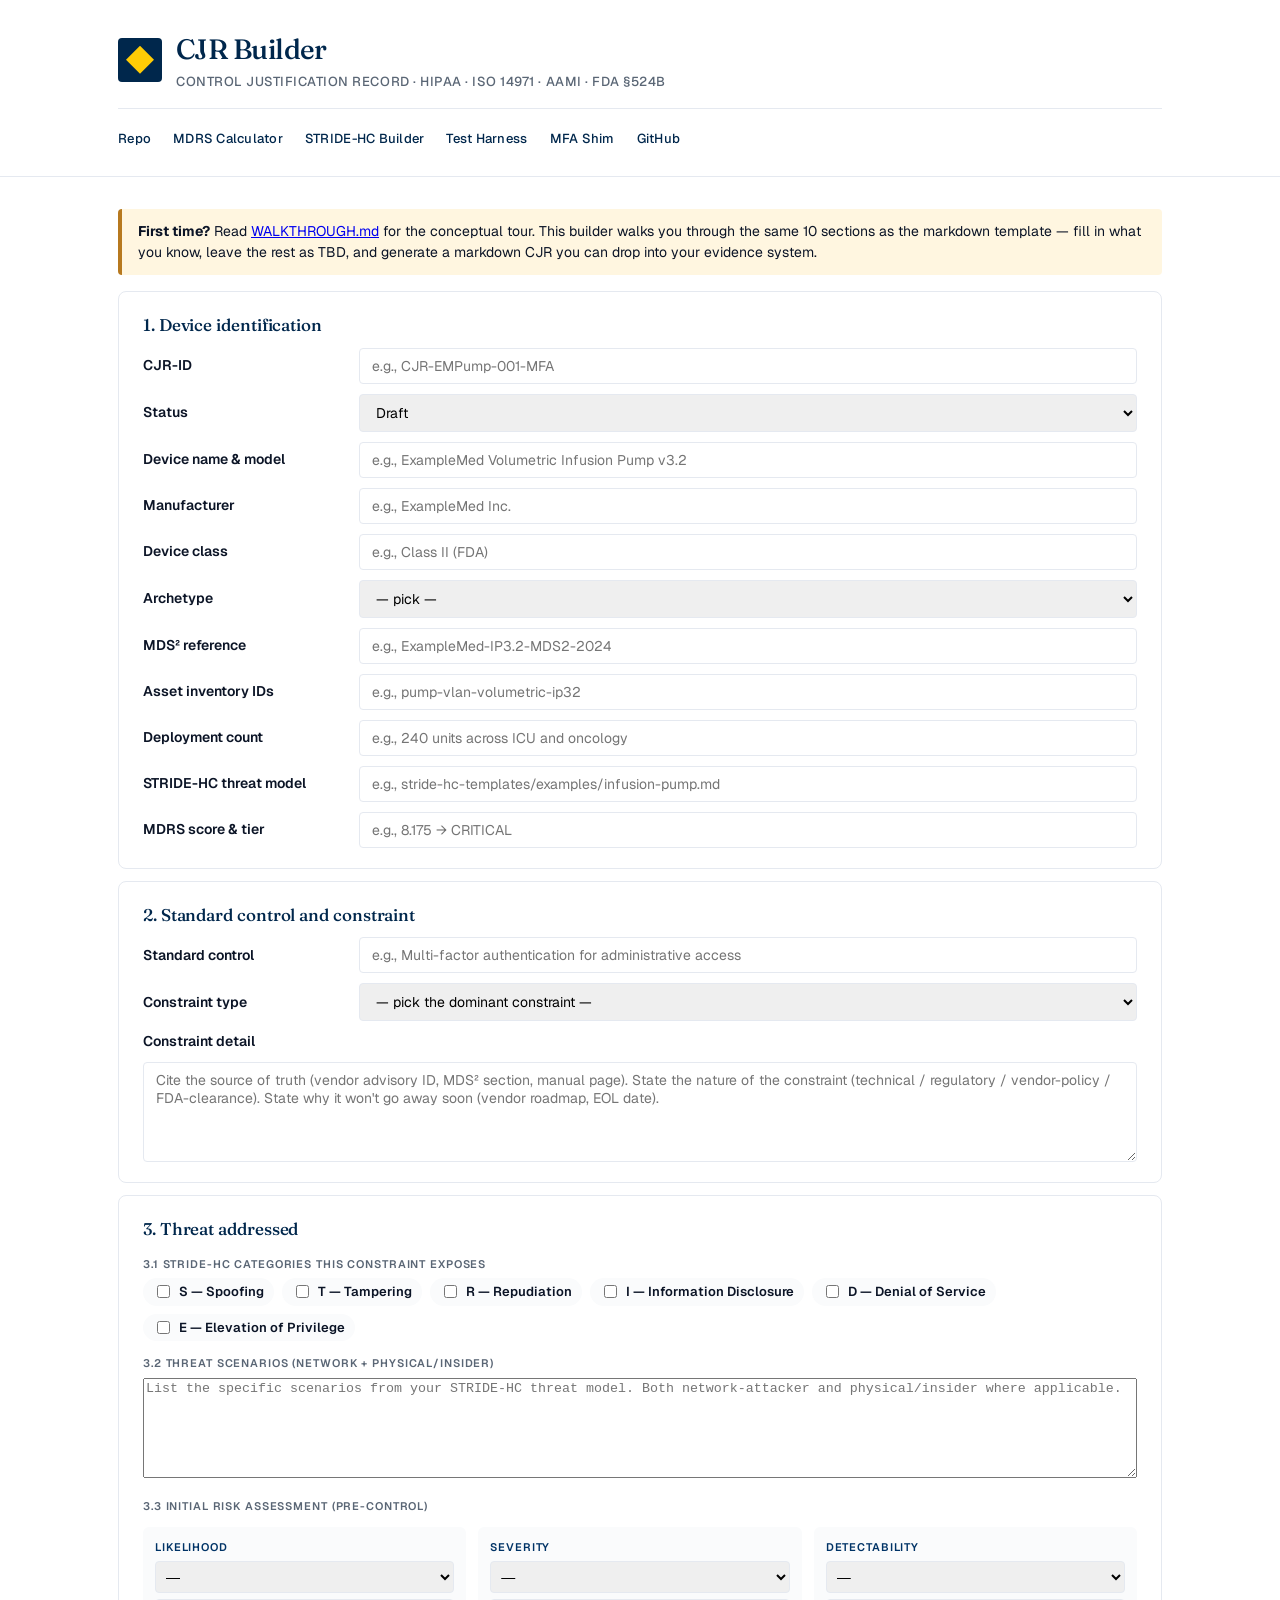
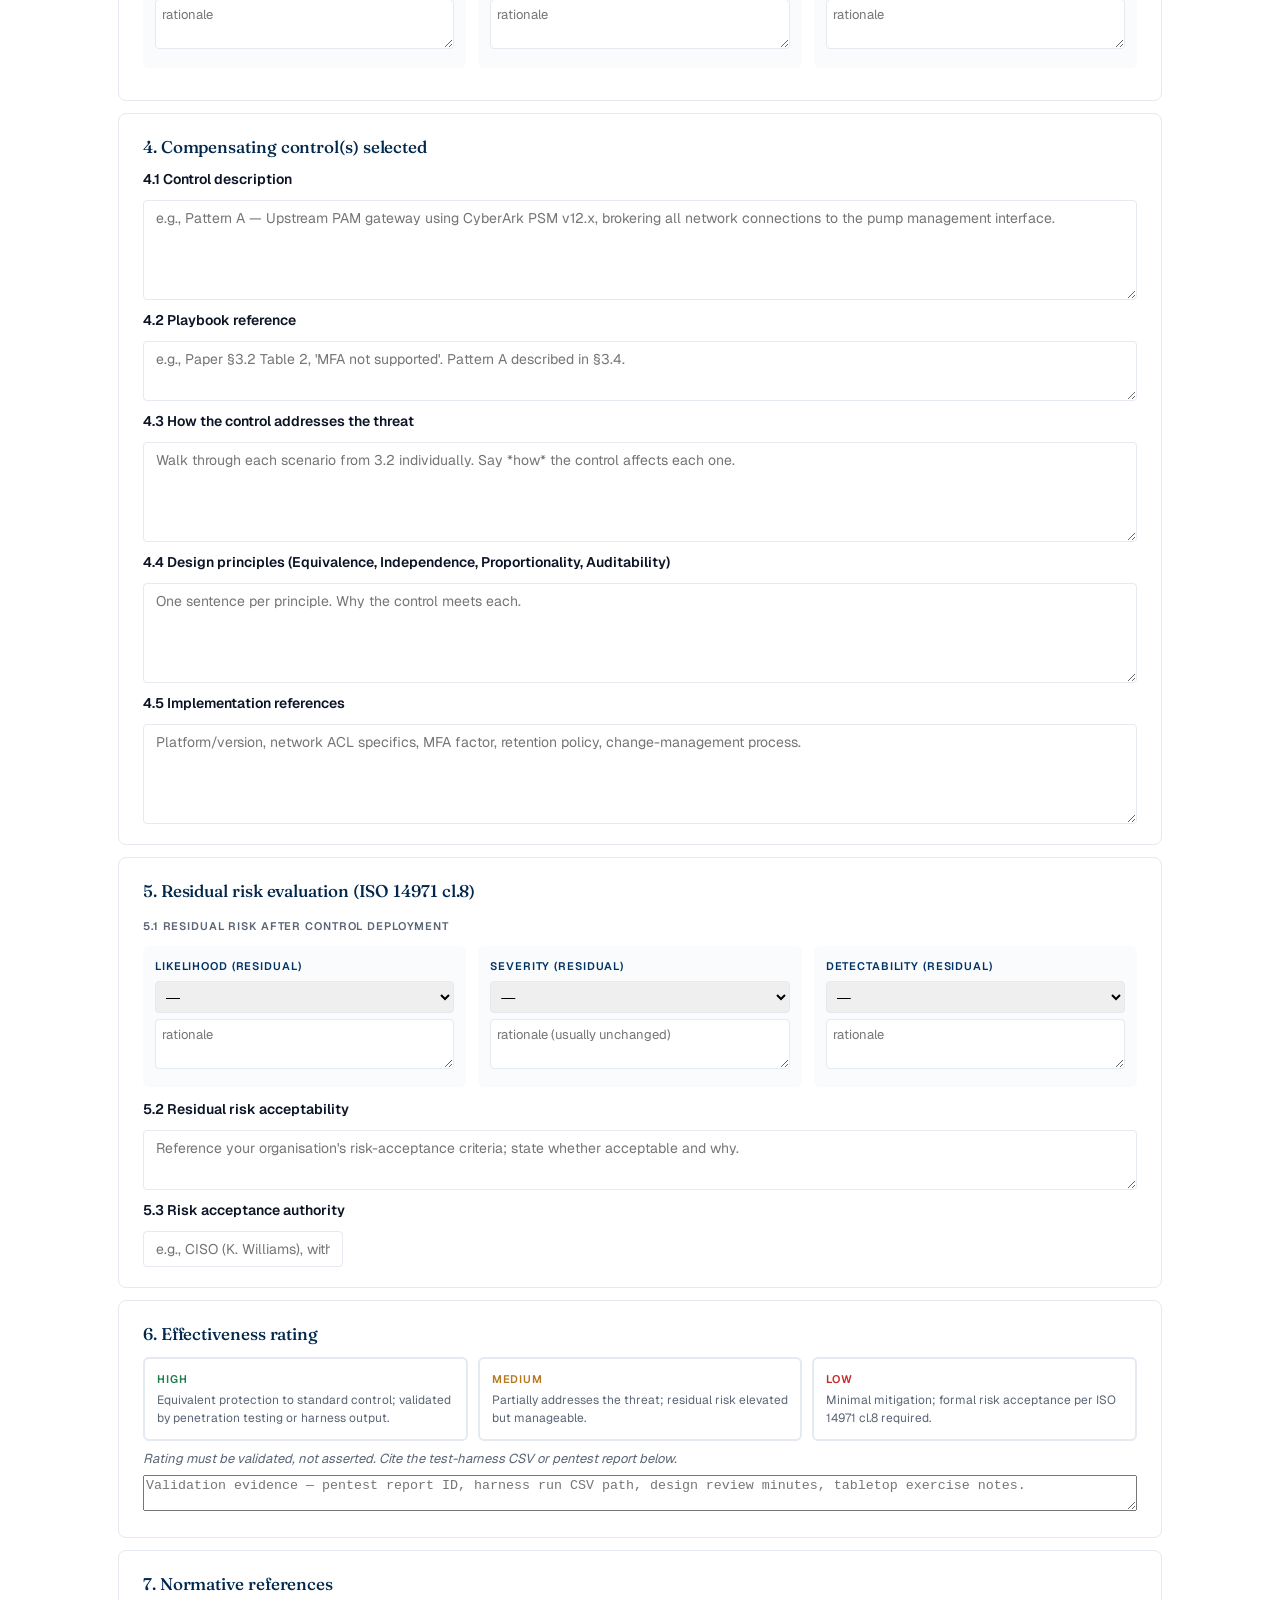
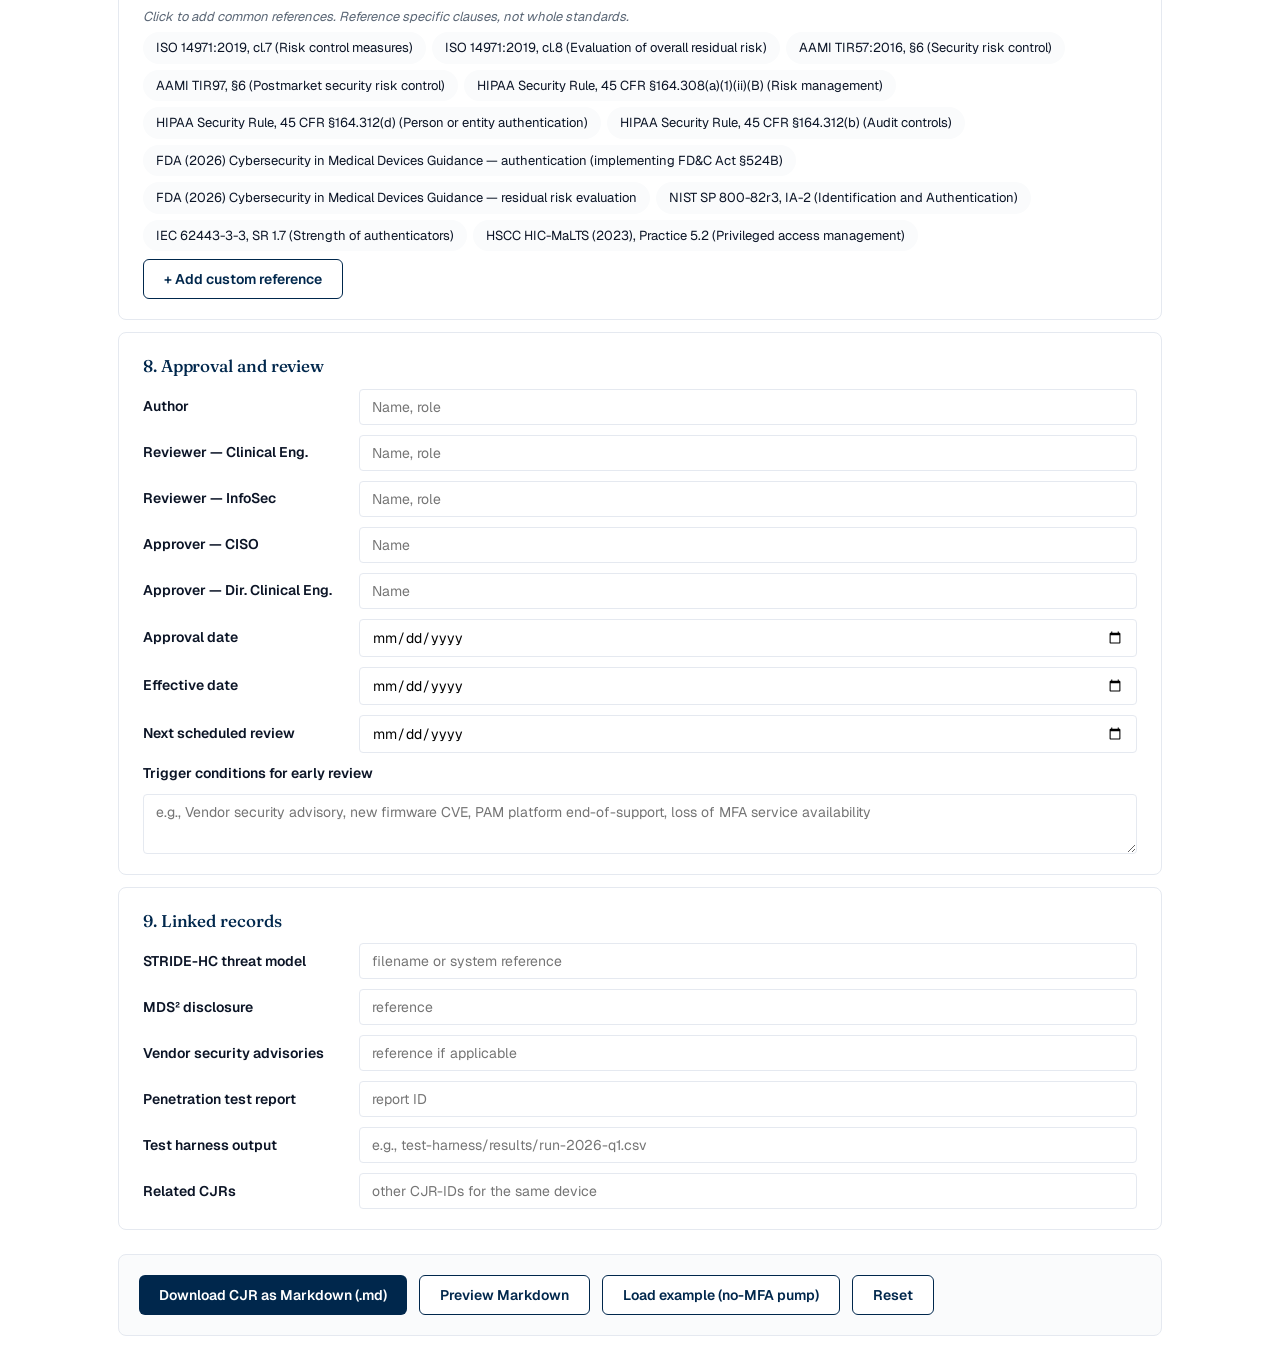
==== commit 715e8a99: "Refresh FDA cybersecurity guidance citations to Feb 2026 revision" ====
--- a/cjr-templates/index.html
+++ b/cjr-templates/index.html
@@ -4,6 +4,15 @@
 <meta charset="UTF-8">
 <title>CJR Builder — Control Justification Record</title>
 <meta name="viewport" content="width=device-width, initial-scale=1.0">
+<meta name="description" content="Author a Control Justification Record — defensible across HIPAA, ISO 14971, AAMI TIR57/97, and FDA §524B. Guided 10-section form.">
+<meta property="og:type" content="website">
+<meta property="og:title" content="CJR Builder — Control Justification Record">
+<meta property="og:description" content="Defensible across HIPAA, ISO 14971, AAMI TIR57/97, FDA §524B. Guided 10-section form with worked-example button.">
+<meta property="og:url" content="https://analyst133.github.io/legacy-medical-device-security-frameworks/cjr-templates/">
+<meta property="og:image" content="https://analyst133.github.io/legacy-medical-device-security-frameworks/favicon.svg">
+<meta name="twitter:card" content="summary">
+<meta name="twitter:title" content="CJR Builder">
+<meta name="twitter:description" content="Author a Control Justification Record. HIPAA + ISO 14971 + AAMI + FDA §524B aligned. No install.">
 <link rel="icon" type="image/svg+xml" href="../favicon.svg">
 <link rel="preconnect" href="https://fonts.googleapis.com">
 <link rel="preconnect" href="https://fonts.gstatic.com" crossorigin>
@@ -26,6 +35,10 @@
   --success: var(--good); --danger: var(--bad);
 }
 html, body { margin: 0; background: var(--bg); color: var(--ink); }
+.skip-link { position: absolute; top: -100px; left: 8px; background: var(--blue); color: #ffffff; padding: 10px 14px; border-radius: 4px; text-decoration: none; font-weight: 600; z-index: 1000; transition: top 0.15s; }
+.skip-link:focus { top: 8px; outline: 3px solid var(--maize); outline-offset: 2px; }
+:focus-visible { outline: 3px solid var(--maize); outline-offset: 2px; border-radius: 2px; }
+:focus:not(:focus-visible) { outline: none; }
 body { font-family: 'Geist', system-ui, -apple-system, sans-serif; font-size: 15px; line-height: 1.5; -webkit-font-smoothing: antialiased; -moz-osx-font-smoothing: grayscale; }
 .container { max-width: 1100px; margin: 0 auto; padding: 0 28px; }
 header { background: var(--bg); border-bottom: 1px solid var(--line); color: var(--ink); padding: 28px 0 22px; margin-bottom: 32px; }
@@ -92,10 +105,11 @@
 </style>
 </head>
 <body>
+<a class="skip-link" href="#main">Skip to main content</a>
 <header>
   <div class="container">
     <div class="brand-mark">
-      <span class="logo" aria-hidden="true"></span>
+      <span class="logo" role="img" aria-label="Legacy Medical Device Security Frameworks logo"></span>
       <div class="meta">
         <h1>CJR Builder</h1>
         <p class="subtitle">Control Justification Record · HIPAA · ISO 14971 · AAMI · FDA §524B</p>
@@ -112,7 +126,7 @@
   </div>
 </header>
 
-<main class="container">
+<main id="main" class="container">
 
 <div class="notice">
   <strong>First time?</strong> Read <a href="./WALKTHROUGH.md">WALKTHROUGH.md</a> for the conceptual tour. This builder walks you through the same 10 sections as the markdown template — fill in what you know, leave the rest as TBD, and generate a markdown CJR you can drop into your evidence system.
@@ -332,8 +346,8 @@
   'HIPAA Security Rule, 45 CFR §164.308(a)(1)(ii)(B) (Risk management)',
   'HIPAA Security Rule, 45 CFR §164.312(d) (Person or entity authentication)',
   'HIPAA Security Rule, 45 CFR §164.312(b) (Audit controls)',
-  'FDA 2023 Cybersecurity Guidance, §VII.A.4 (Authentication)',
-  'FDA 2023 Cybersecurity Guidance, §VII.A.6 (Residual risk evaluation)',
+  'FDA (2026) Cybersecurity in Medical Devices Guidance — authentication (implementing FD&C Act §524B)',
+  'FDA (2026) Cybersecurity in Medical Devices Guidance — residual risk evaluation',
   'NIST SP 800-82r3, IA-2 (Identification and Authentication)',
   'IEC 62443-3-3, SR 1.7 (Strength of authenticators)',
   'HSCC HIC-MaLTS (2023), Practice 5.2 (Privileged access management)'
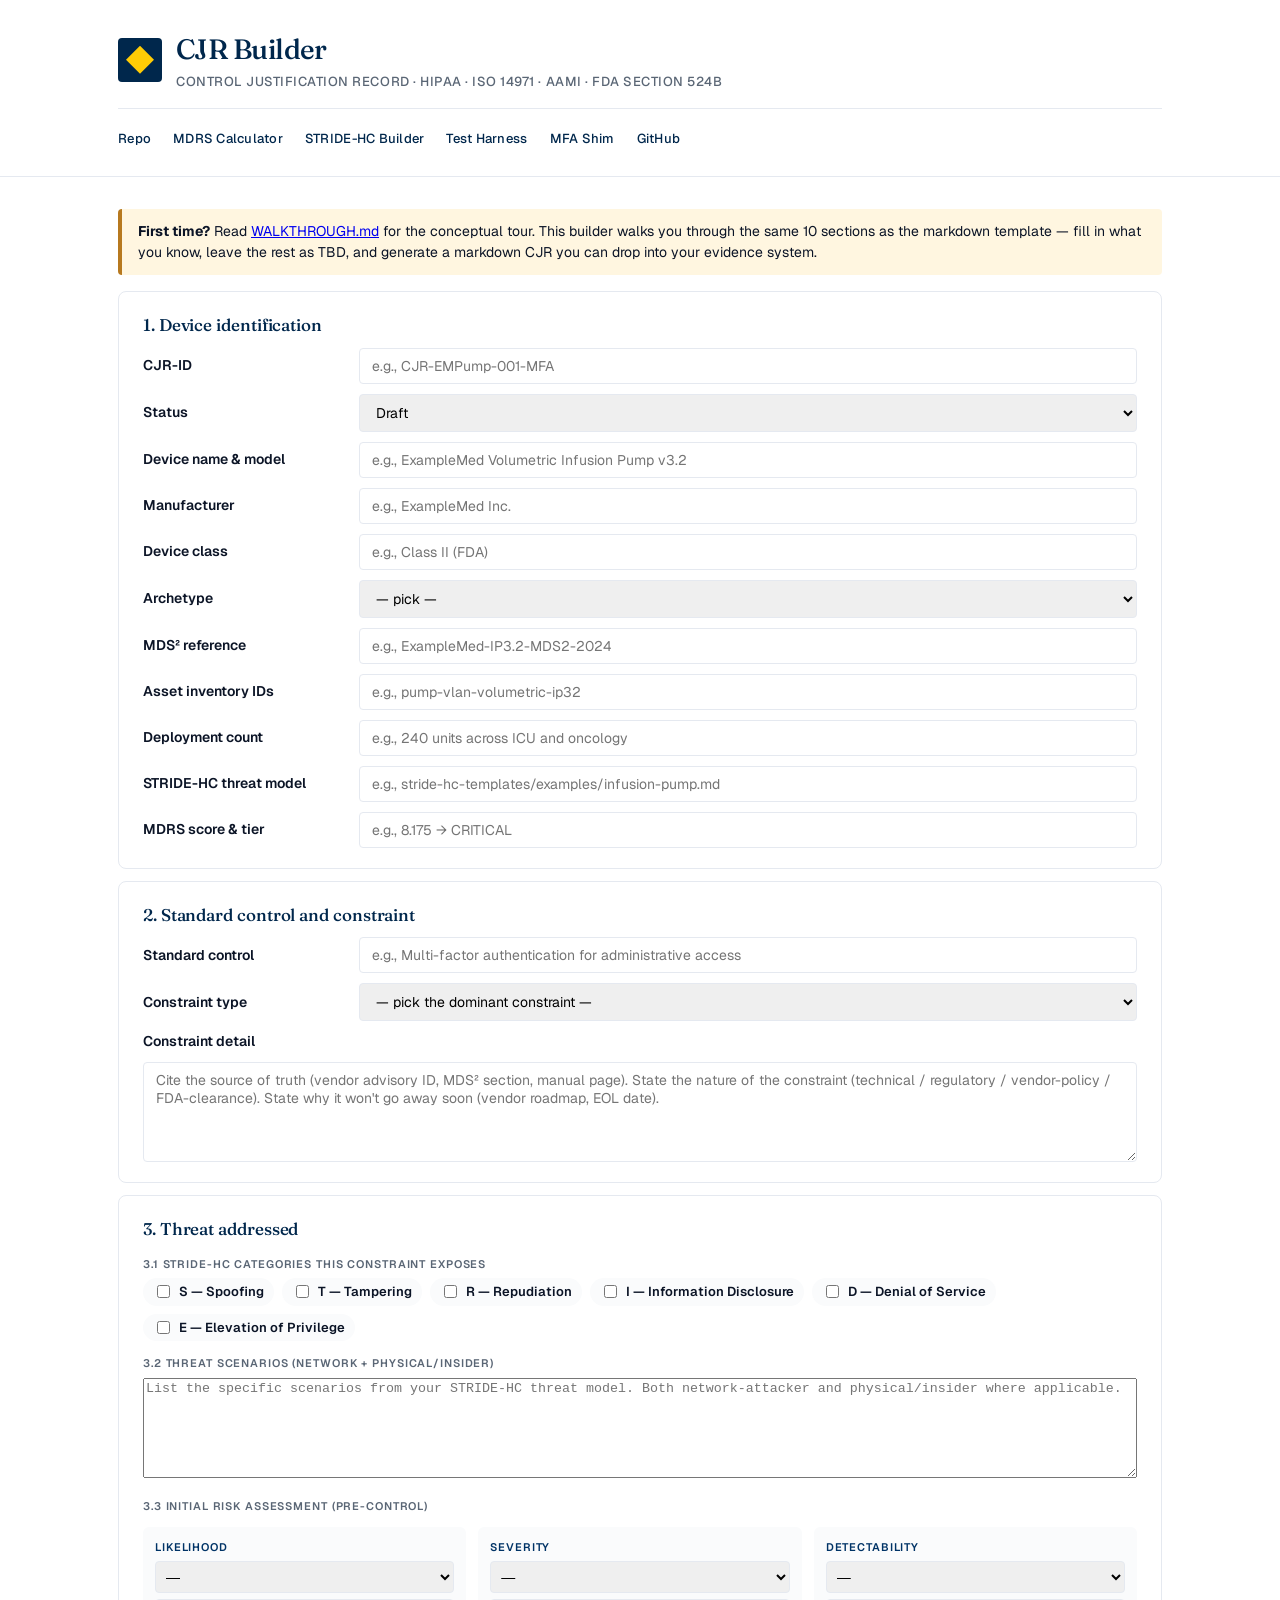
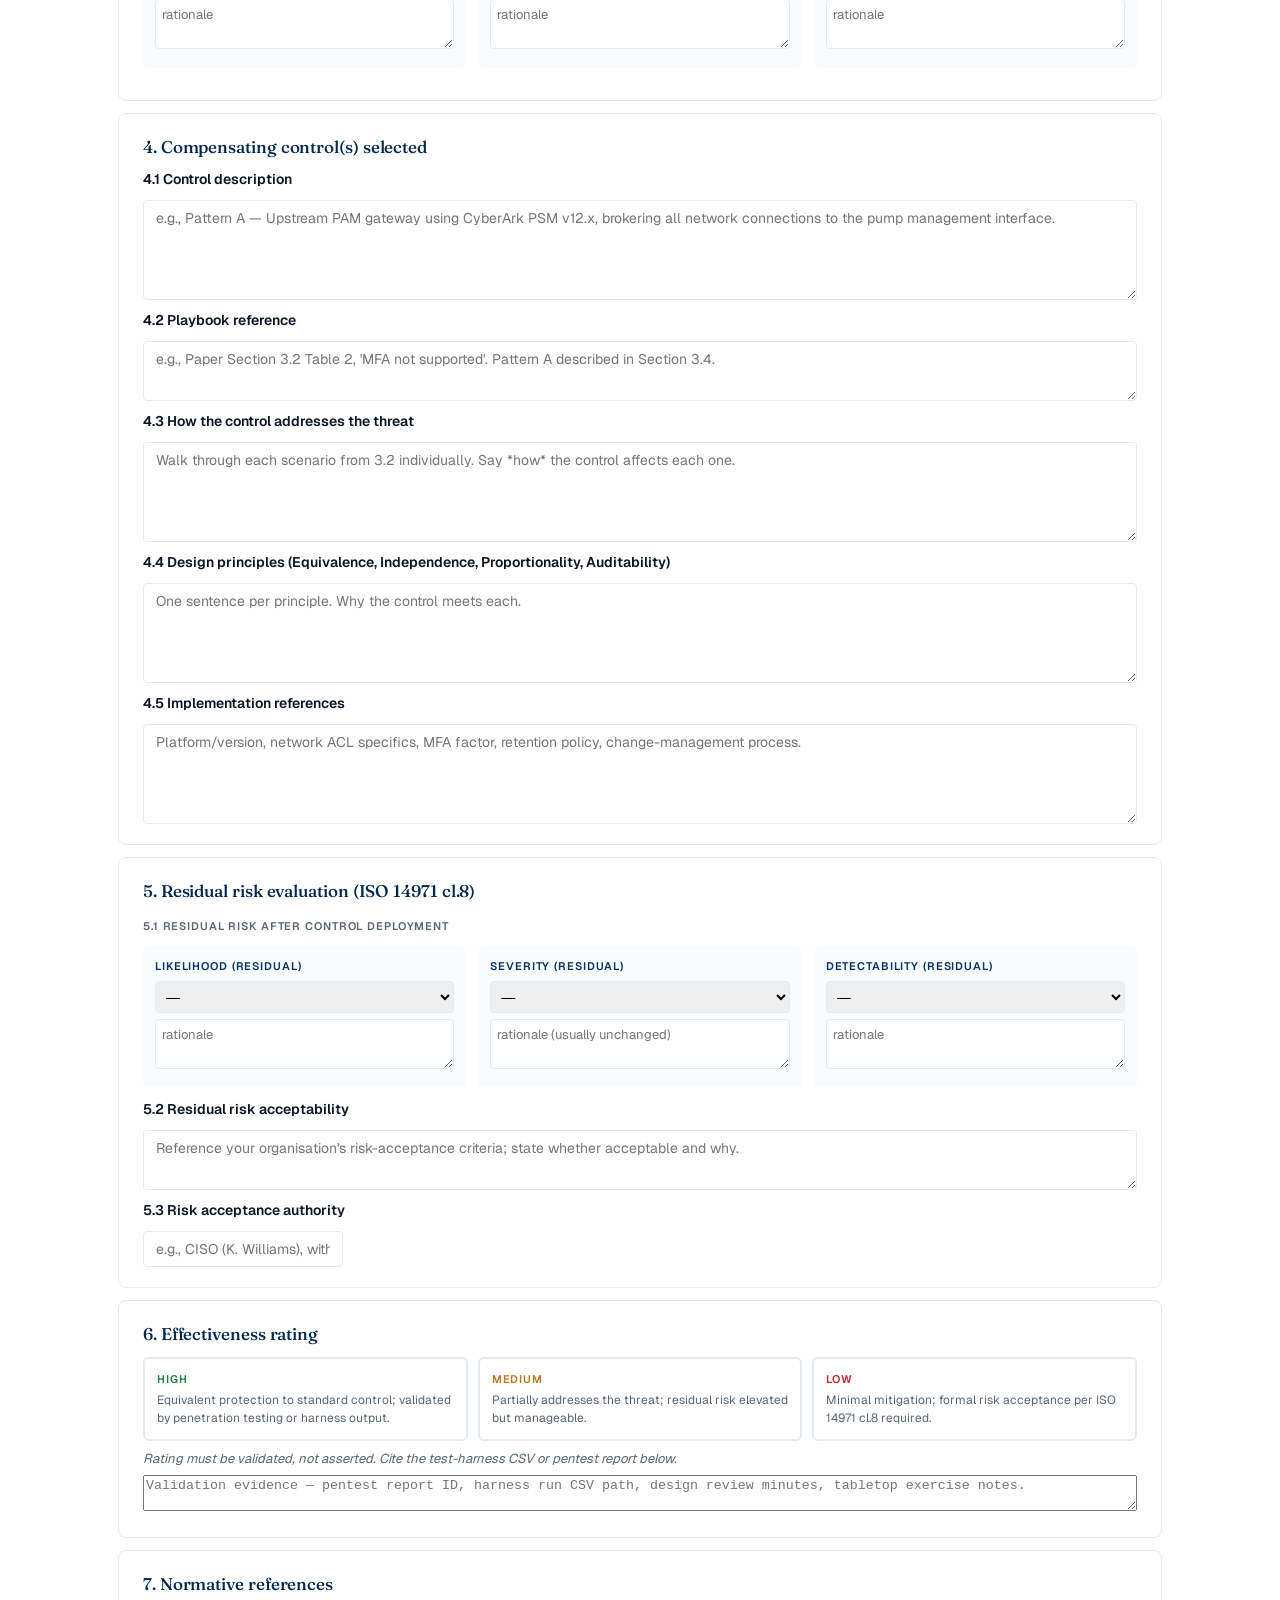
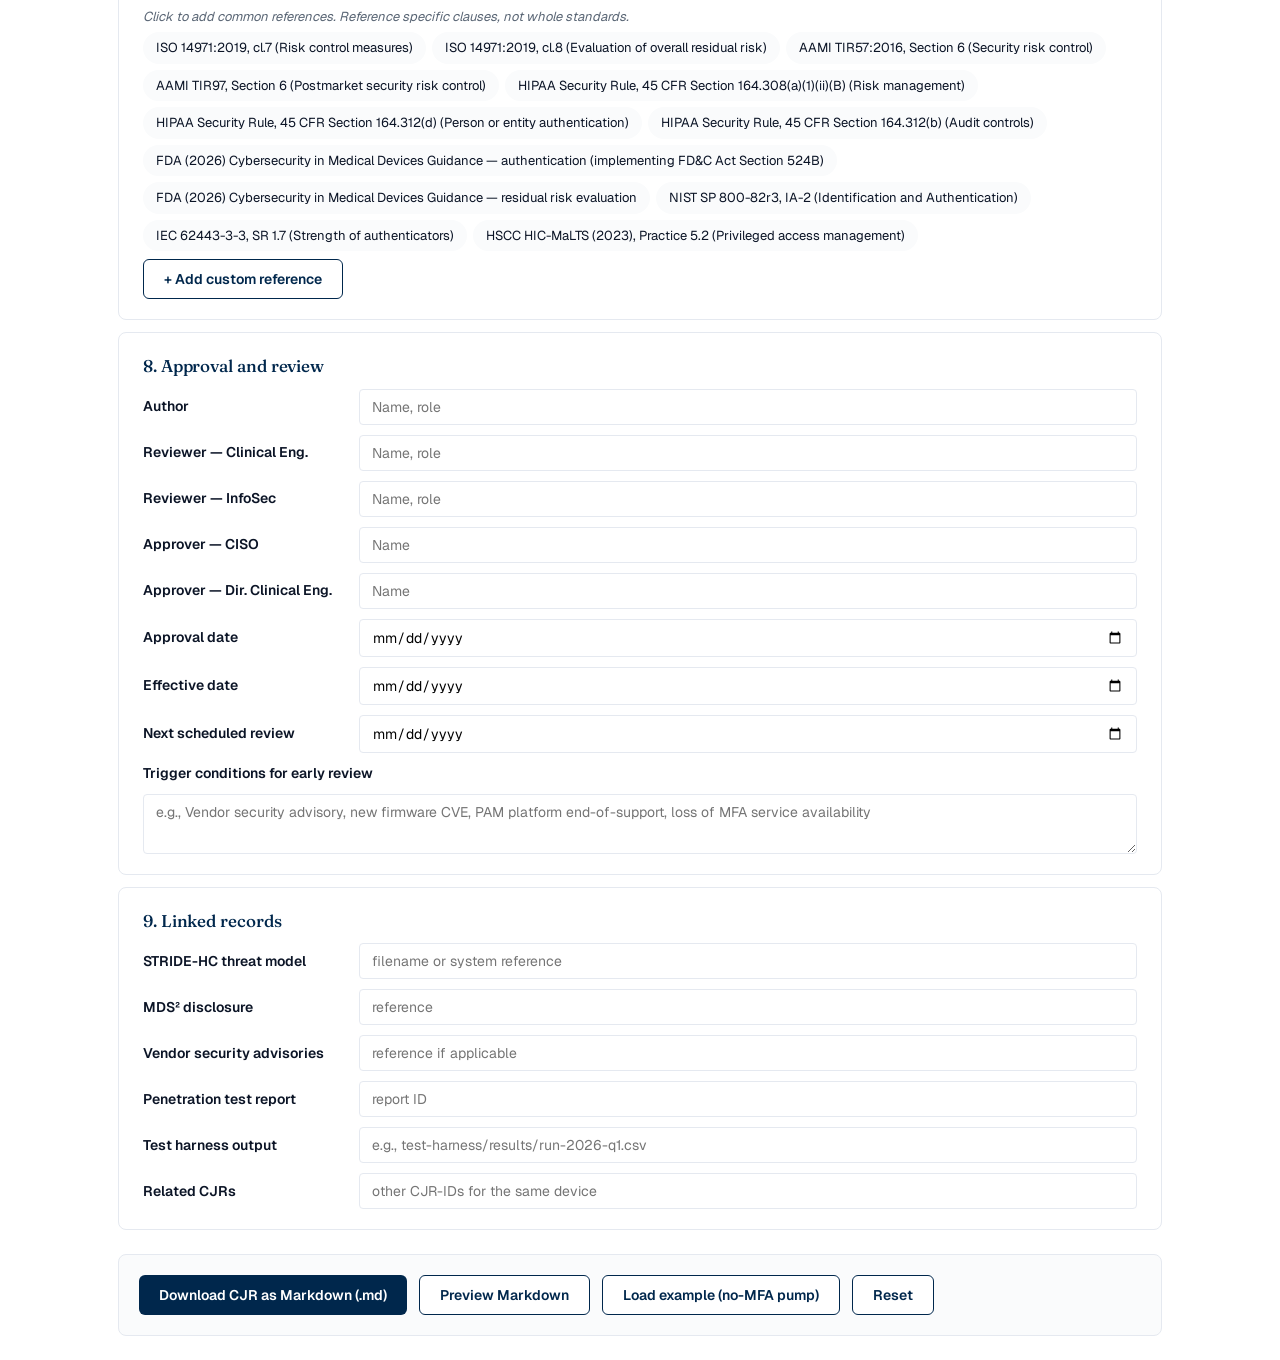
==== commit 27da8322: "Replace section-sign character (§) with plain 'Section' everywhere" ====
--- a/cjr-templates/index.html
+++ b/cjr-templates/index.html
@@ -4,15 +4,15 @@
 <meta charset="UTF-8">
 <title>CJR Builder — Control Justification Record</title>
 <meta name="viewport" content="width=device-width, initial-scale=1.0">
-<meta name="description" content="Author a Control Justification Record — defensible across HIPAA, ISO 14971, AAMI TIR57/97, and FDA §524B. Guided 10-section form.">
+<meta name="description" content="Author a Control Justification Record — defensible across HIPAA, ISO 14971, AAMI TIR57/97, and FDA Section 524B. Guided 10-section form.">
 <meta property="og:type" content="website">
 <meta property="og:title" content="CJR Builder — Control Justification Record">
-<meta property="og:description" content="Defensible across HIPAA, ISO 14971, AAMI TIR57/97, FDA §524B. Guided 10-section form with worked-example button.">
+<meta property="og:description" content="Defensible across HIPAA, ISO 14971, AAMI TIR57/97, FDA Section 524B. Guided 10-section form with worked-example button.">
 <meta property="og:url" content="https://analyst133.github.io/legacy-medical-device-security-frameworks/cjr-templates/">
 <meta property="og:image" content="https://analyst133.github.io/legacy-medical-device-security-frameworks/favicon.svg">
 <meta name="twitter:card" content="summary">
 <meta name="twitter:title" content="CJR Builder">
-<meta name="twitter:description" content="Author a Control Justification Record. HIPAA + ISO 14971 + AAMI + FDA §524B aligned. No install.">
+<meta name="twitter:description" content="Author a Control Justification Record. HIPAA + ISO 14971 + AAMI + FDA Section 524B aligned. No install.">
 <link rel="icon" type="image/svg+xml" href="../favicon.svg">
 <link rel="preconnect" href="https://fonts.googleapis.com">
 <link rel="preconnect" href="https://fonts.gstatic.com" crossorigin>
@@ -112,7 +112,7 @@
       <span class="logo" role="img" aria-label="Legacy Medical Device Security Frameworks logo"></span>
       <div class="meta">
         <h1>CJR Builder</h1>
-        <p class="subtitle">Control Justification Record · HIPAA · ISO 14971 · AAMI · FDA §524B</p>
+        <p class="subtitle">Control Justification Record · HIPAA · ISO 14971 · AAMI · FDA Section 524B</p>
       </div>
     </div>
     <nav>
@@ -226,7 +226,7 @@
     <label class="full-width">4.1 Control description</label>
     <textarea id="control-desc" class="full-width tall" placeholder="e.g., Pattern A — Upstream PAM gateway using CyberArk PSM v12.x, brokering all network connections to the pump management interface."></textarea>
     <label class="full-width">4.2 Playbook reference</label>
-    <textarea id="playbook-ref" class="full-width" placeholder="e.g., Paper §3.2 Table 2, 'MFA not supported'. Pattern A described in §3.4."></textarea>
+    <textarea id="playbook-ref" class="full-width" placeholder="e.g., Paper Section 3.2 Table 2, 'MFA not supported'. Pattern A described in Section 3.4."></textarea>
     <label class="full-width">4.3 How the control addresses the threat</label>
     <textarea id="control-mechanism" class="full-width tall" placeholder="Walk through each scenario from 3.2 individually. Say *how* the control affects each one."></textarea>
     <label class="full-width">4.4 Design principles (Equivalence, Independence, Proportionality, Auditability)</label>
@@ -341,12 +341,12 @@
 const COMMON_REFS = [
   'ISO 14971:2019, cl.7 (Risk control measures)',
   'ISO 14971:2019, cl.8 (Evaluation of overall residual risk)',
-  'AAMI TIR57:2016, §6 (Security risk control)',
-  'AAMI TIR97, §6 (Postmarket security risk control)',
-  'HIPAA Security Rule, 45 CFR §164.308(a)(1)(ii)(B) (Risk management)',
-  'HIPAA Security Rule, 45 CFR §164.312(d) (Person or entity authentication)',
-  'HIPAA Security Rule, 45 CFR §164.312(b) (Audit controls)',
-  'FDA (2026) Cybersecurity in Medical Devices Guidance — authentication (implementing FD&C Act §524B)',
+  'AAMI TIR57:2016, Section 6 (Security risk control)',
+  'AAMI TIR97, Section 6 (Postmarket security risk control)',
+  'HIPAA Security Rule, 45 CFR Section 164.308(a)(1)(ii)(B) (Risk management)',
+  'HIPAA Security Rule, 45 CFR Section 164.312(d) (Person or entity authentication)',
+  'HIPAA Security Rule, 45 CFR Section 164.312(b) (Audit controls)',
+  'FDA (2026) Cybersecurity in Medical Devices Guidance — authentication (implementing FD&C Act Section 524B)',
   'FDA (2026) Cybersecurity in Medical Devices Guidance — residual risk evaluation',
   'NIST SP 800-82r3, IA-2 (Identification and Authentication)',
   'IEC 62443-3-3, SR 1.7 (Strength of authenticators)',
@@ -534,9 +534,9 @@
   document.getElementById('initial-detect').value = 'Difficult';
   document.getElementById('initial-detect-r').value = 'Device generates no authentication audit log; detection depends entirely on upstream observation.';
   document.getElementById('control-desc').value = 'Pattern A — Upstream PAM (CyberArk PSM v12.x) brokers all network connections to the pump management interface. Users authenticate to the PAM with individual MFA. PAM retrieves the hardcoded credential from a vault and connects on the user\'s behalf.';
-  document.getElementById('playbook-ref').value = 'Paper §3.2 Table 2, "MFA not supported" constraint. Pattern A described in §3.4.';
+  document.getElementById('playbook-ref').value = 'Paper Section 3.2 Table 2, "MFA not supported" constraint. Pattern A described in Section 3.4.';
   document.getElementById('control-mechanism').value = 'Hardcoded credential never leaves the vault, eliminating network discovery. Pump management interface reachable only from PAM gateway IP via VLAN ACL. PAM enforces individual MFA. Session recording provides per-user attribution.';
-  document.getElementById('design-principles').value = 'Equivalence: MFA enforced at PAM provides equivalent protection. Independence: control does not depend on any pump capability. Proportionality: CRITICAL tier; PAM with MFA is strongest network control. Auditability: HIPAA §164.312(b), ISO 14971 cl.7.4, AAMI TIR57 §6.3.';
+  document.getElementById('design-principles').value = 'Equivalence: MFA enforced at PAM provides equivalent protection. Independence: control does not depend on any pump capability. Proportionality: CRITICAL tier; PAM with MFA is strongest network control. Auditability: HIPAA Section 164.312(b), ISO 14971 cl.7.4, AAMI TIR57 Section 6.3.';
   document.getElementById('implementation').value = 'CyberArk PSM v12.x; pump VLAN ACL inbound permit only from PAM gateway IP/32 to TCP/8080; session retention 90 days online, 7 years archived; MFA factor Duo Push or hardware token; emergency break-glass available with elevated audit and 4-hour CISO review.';
   document.getElementById('residual-likelihood').value = 'Low';
   document.getElementById('residual-likelihood-r').value = 'Credential no longer network-discoverable.';
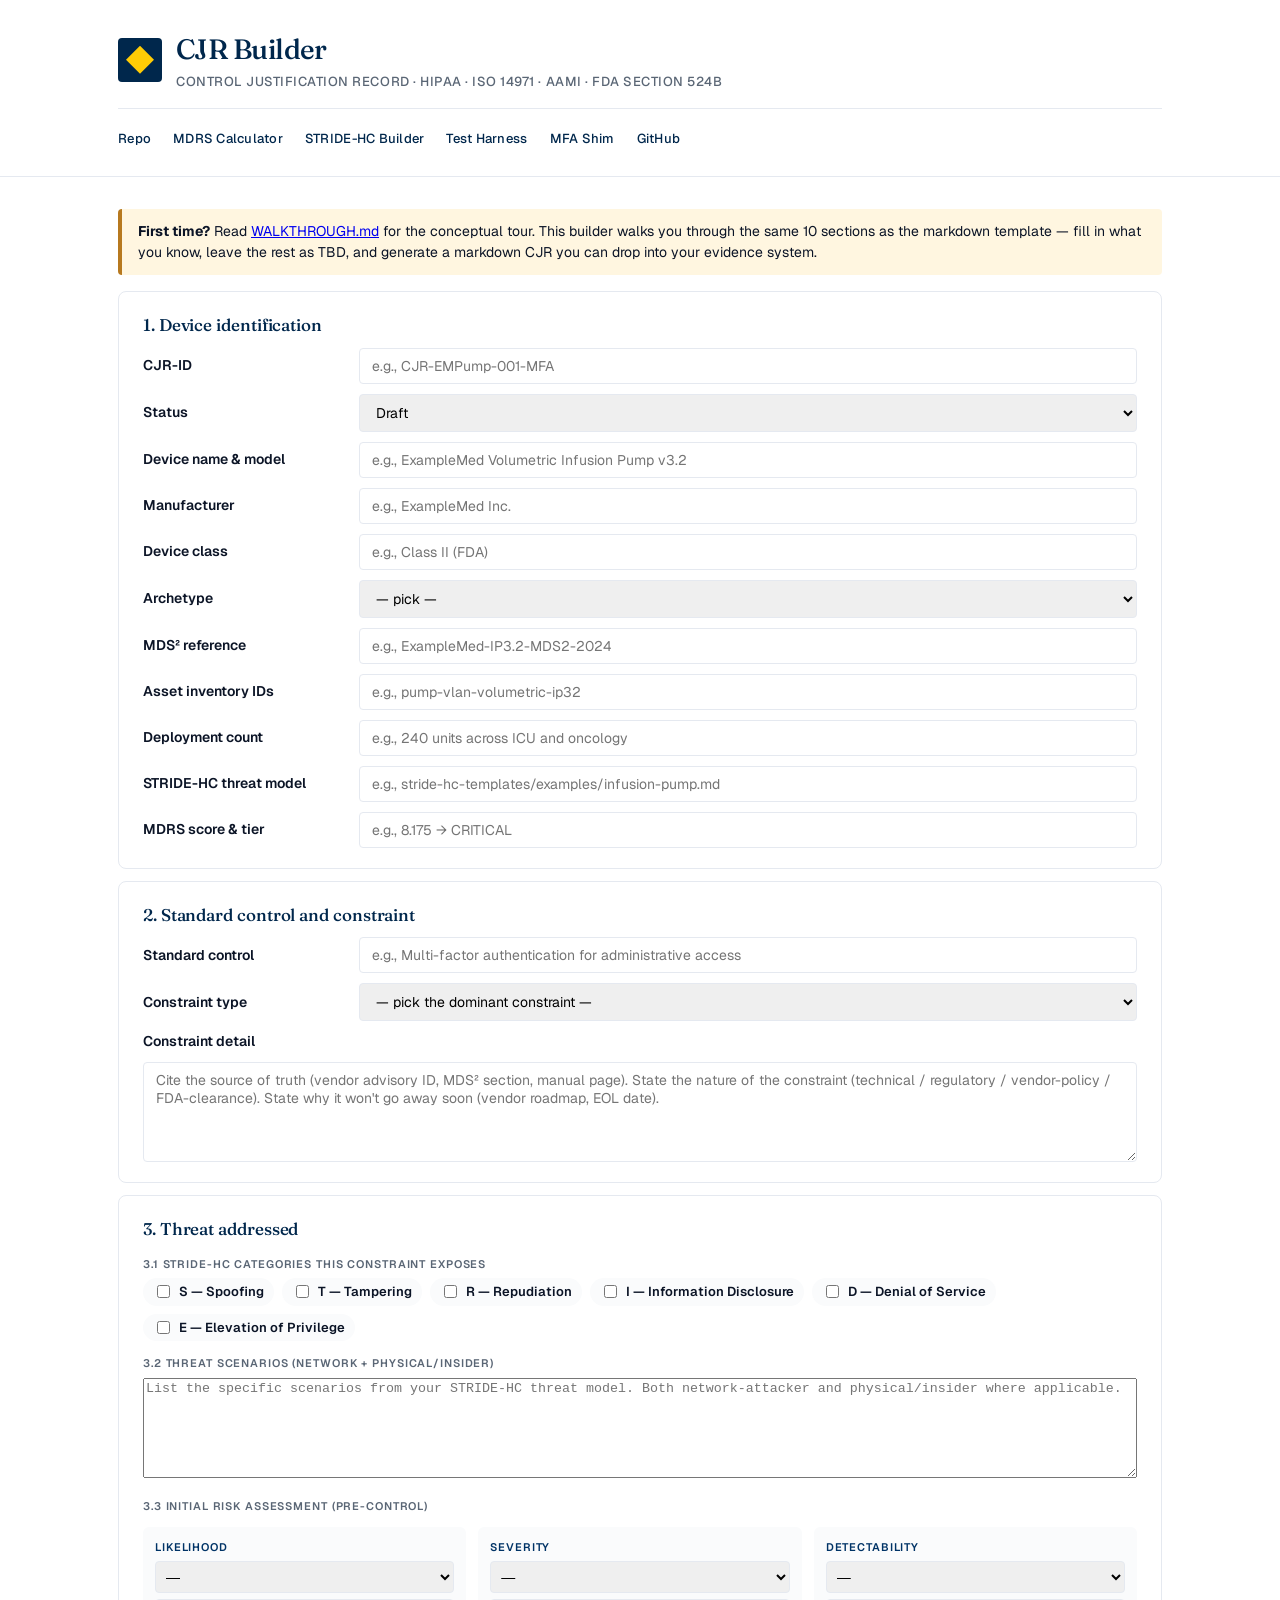
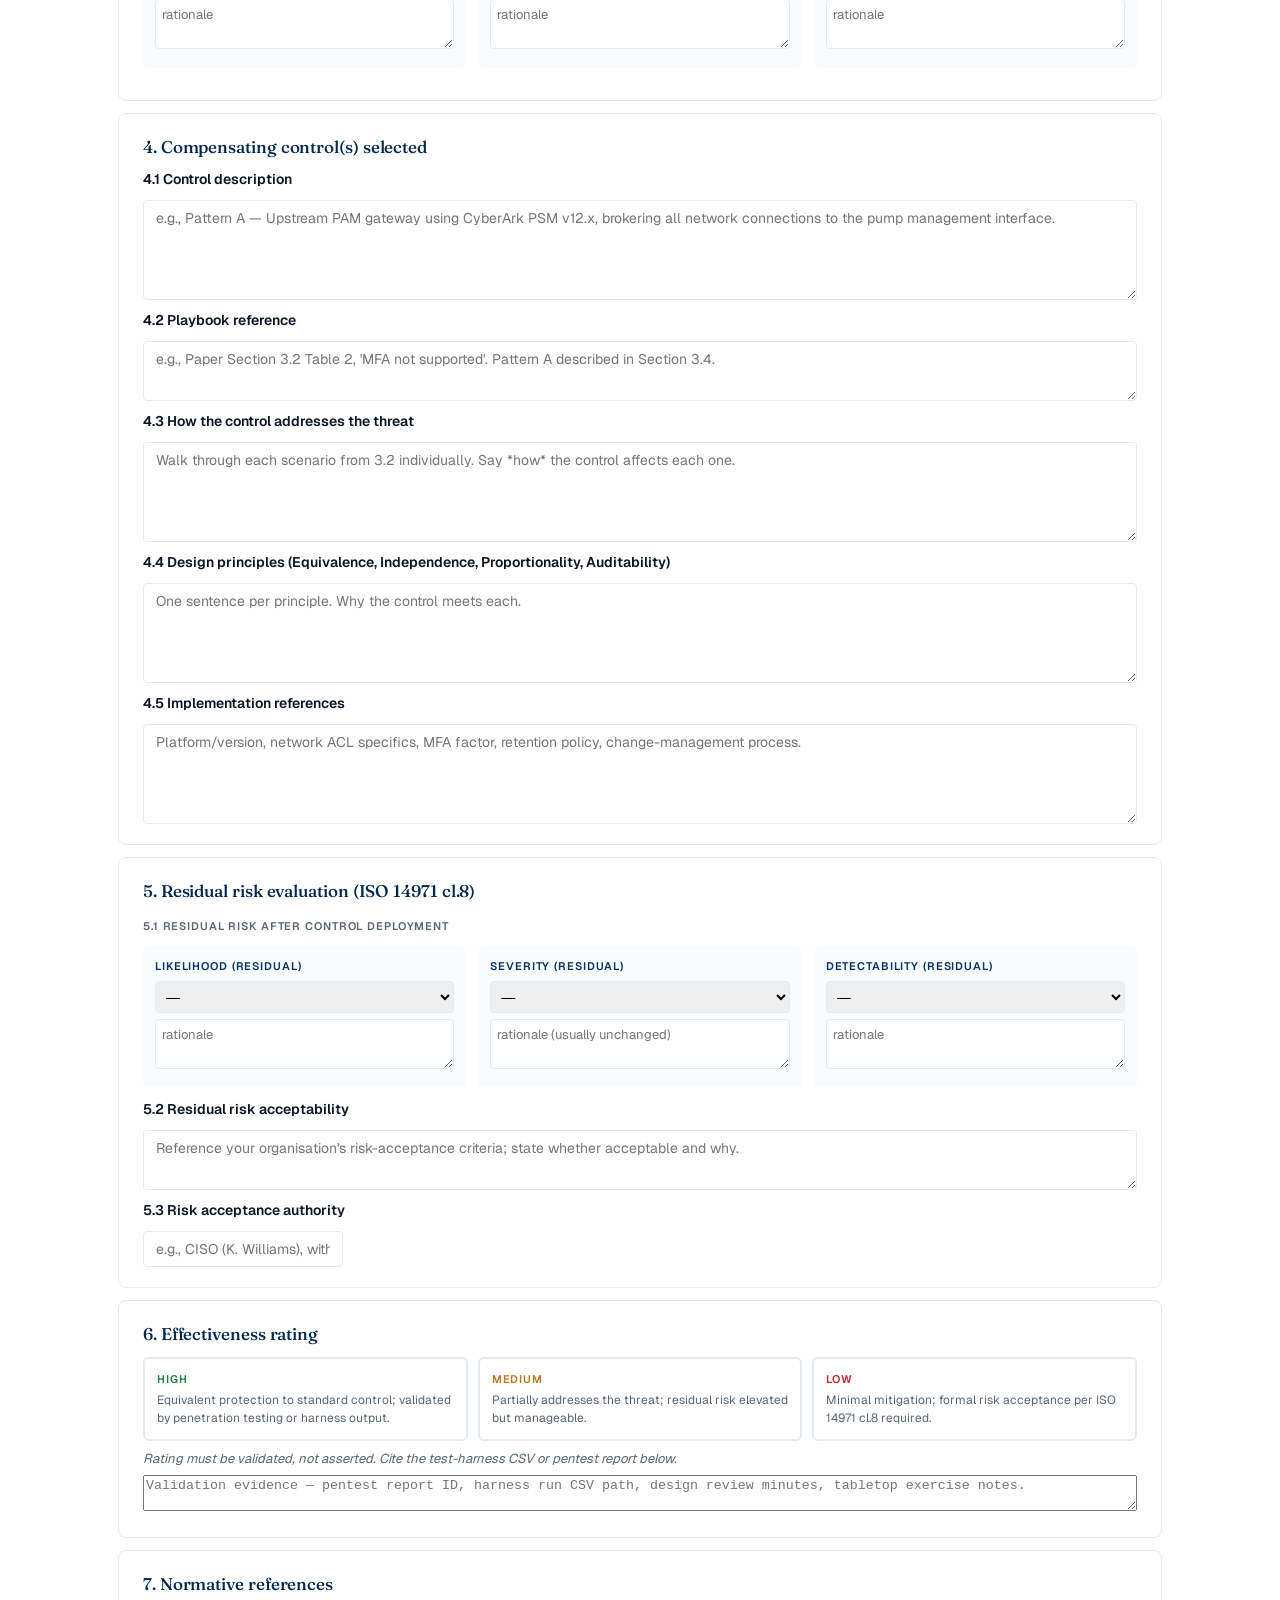
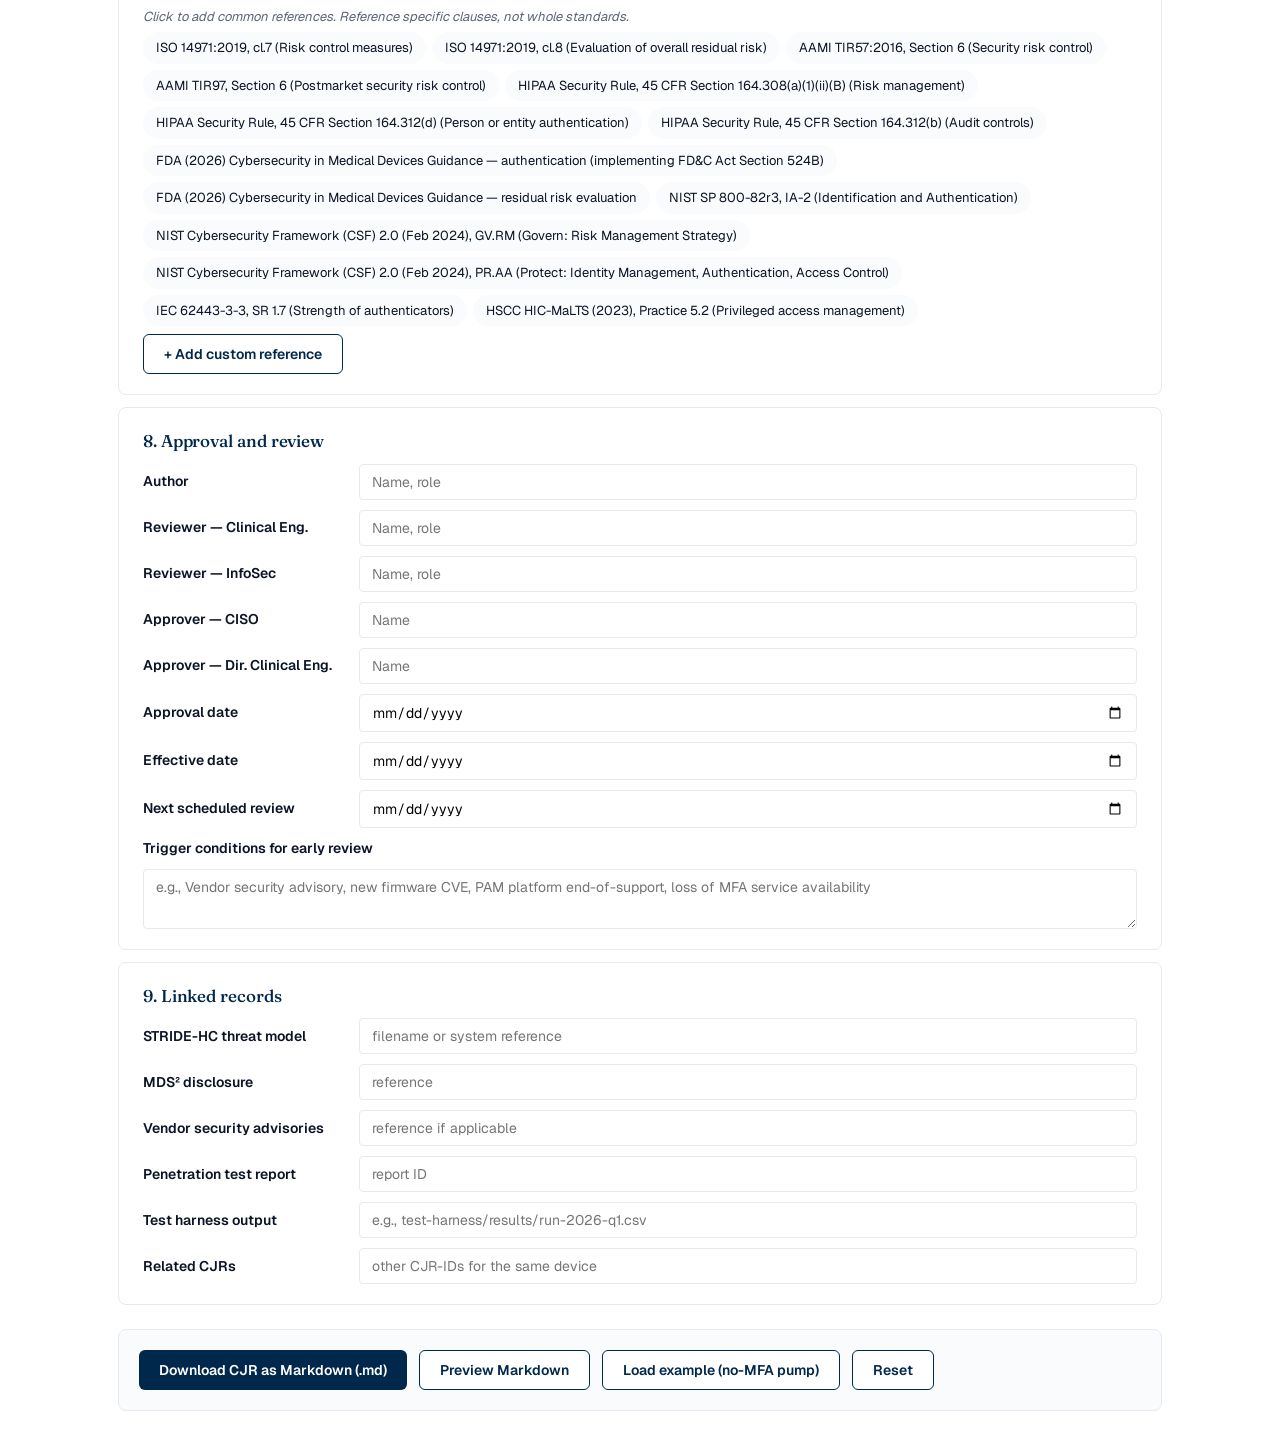
==== commit d9128053: "Add NIST CSF 2.0 (Feb 2024) to CJR normative references CSF 2.0 superseded 1.1 and introduced the ne" ====
--- a/cjr-templates/index.html
+++ b/cjr-templates/index.html
@@ -349,6 +349,8 @@
   'FDA (2026) Cybersecurity in Medical Devices Guidance — authentication (implementing FD&C Act Section 524B)',
   'FDA (2026) Cybersecurity in Medical Devices Guidance — residual risk evaluation',
   'NIST SP 800-82r3, IA-2 (Identification and Authentication)',
+  'NIST Cybersecurity Framework (CSF) 2.0 (Feb 2024), GV.RM (Govern: Risk Management Strategy)',
+  'NIST Cybersecurity Framework (CSF) 2.0 (Feb 2024), PR.AA (Protect: Identity Management, Authentication, Access Control)',
   'IEC 62443-3-3, SR 1.7 (Strength of authenticators)',
   'HSCC HIC-MaLTS (2023), Practice 5.2 (Privileged access management)'
 ];
